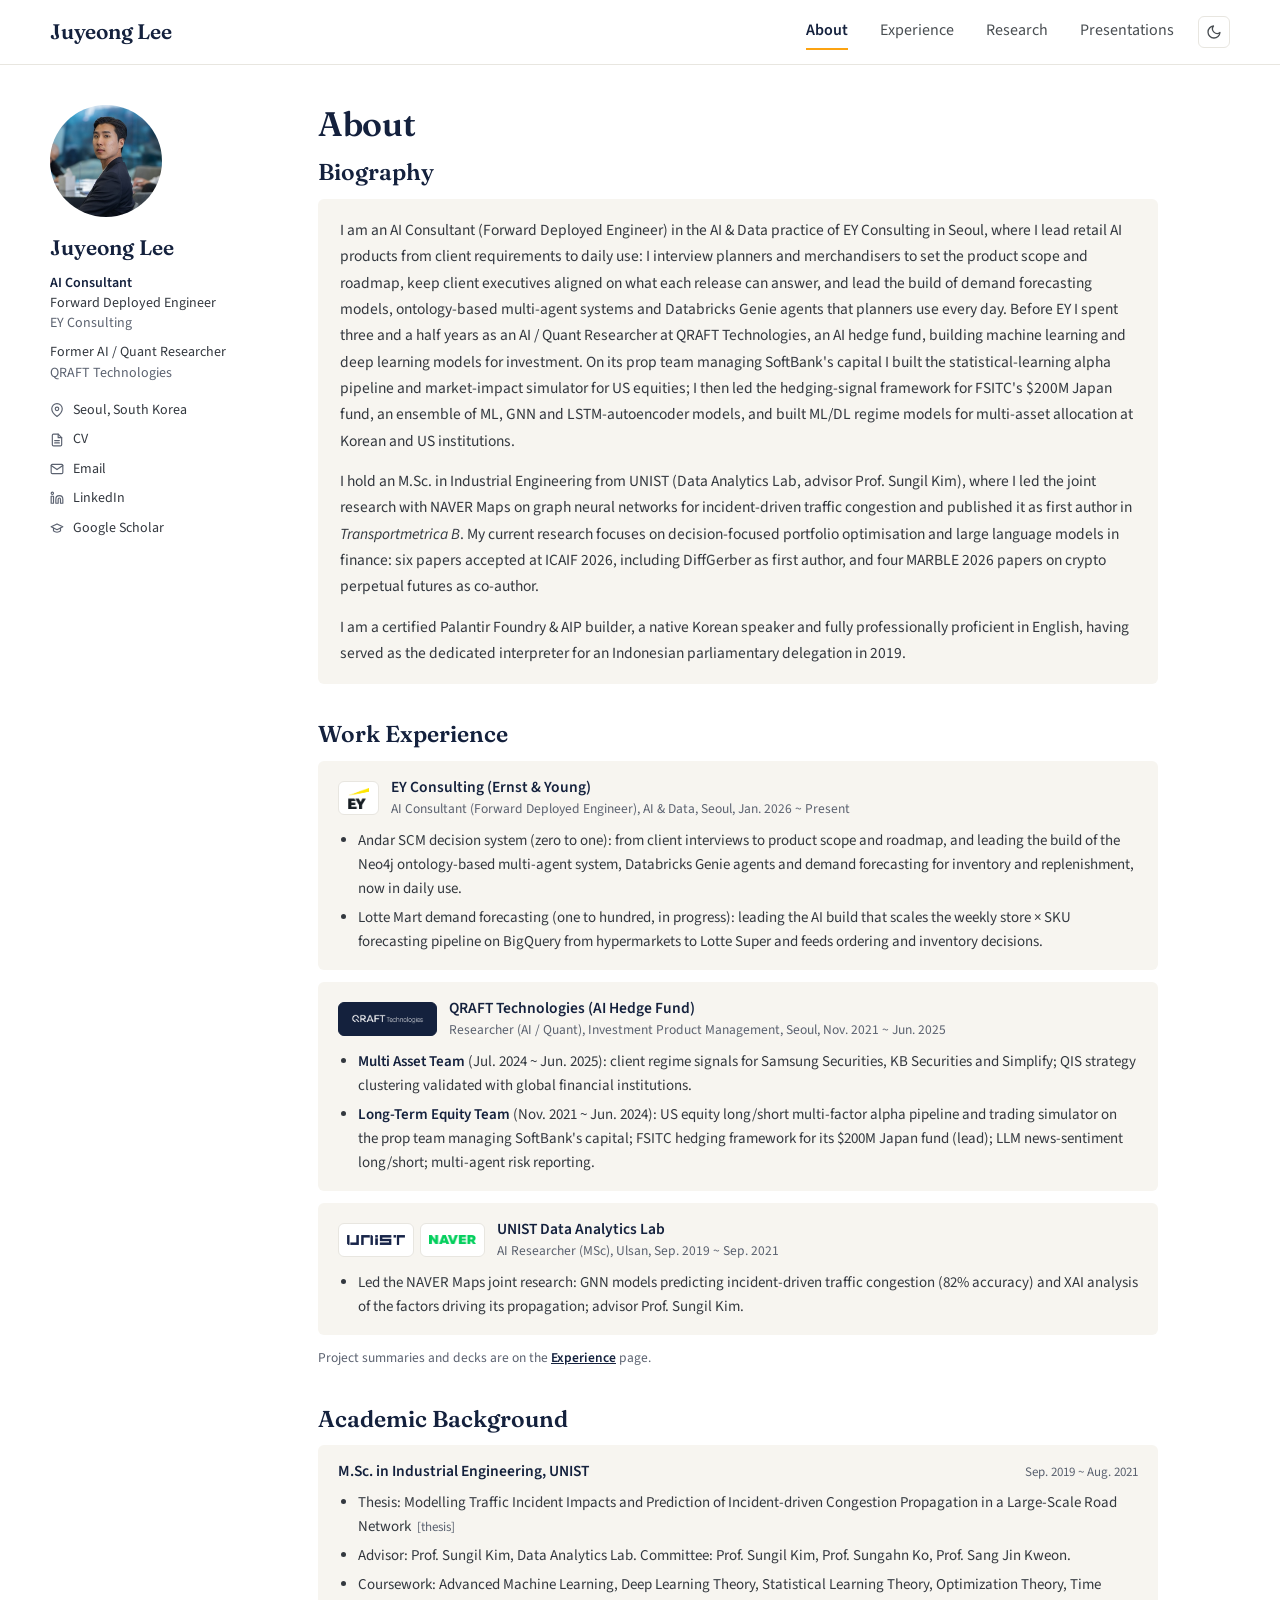
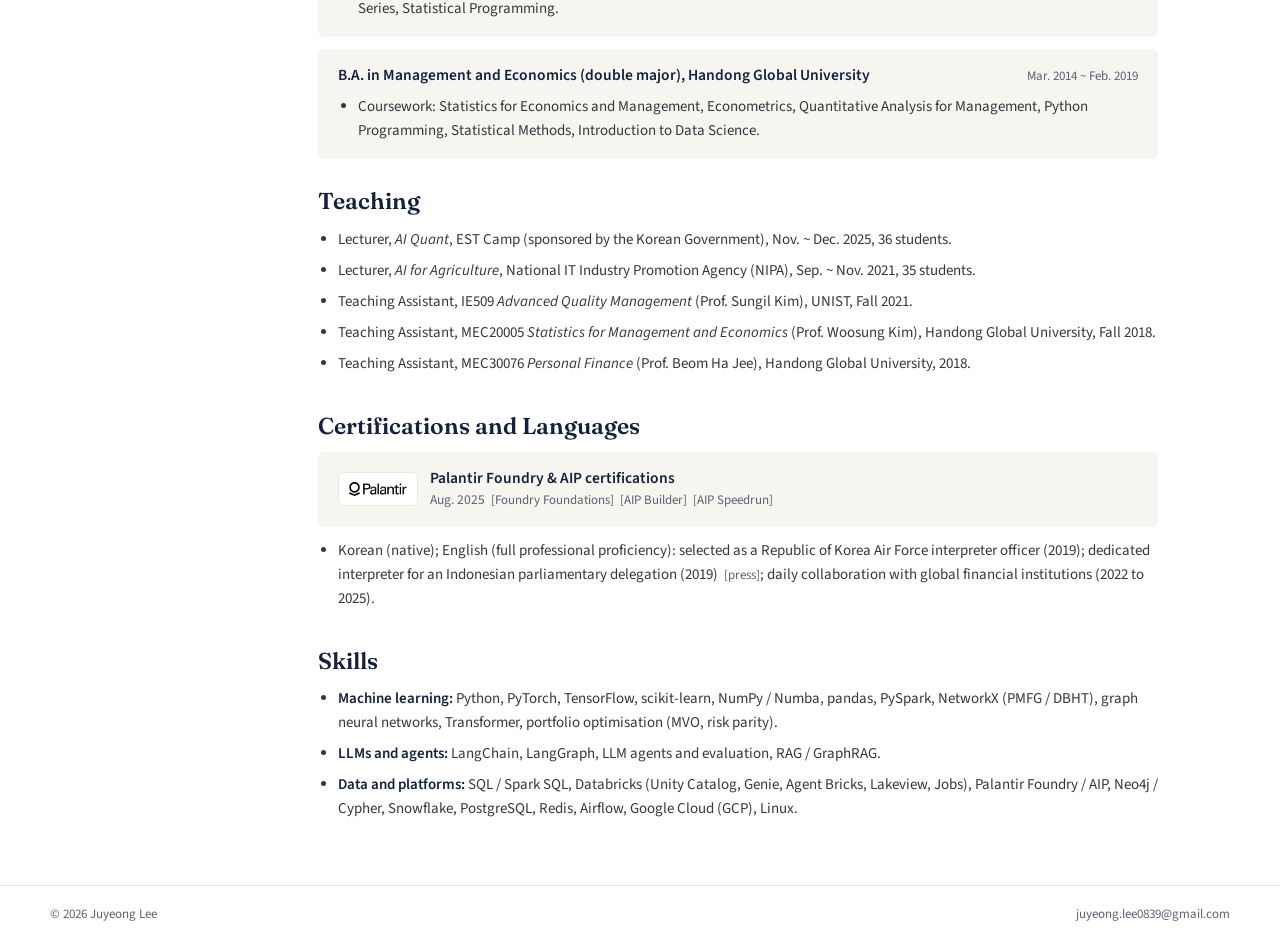
==== index.html @ 51c99c0c "Dark mode: follows the system setting, with a sun/moon toggle in the masthead Co-Authored-By: Claude" ====
<!doctype html>
<html lang="en">
<head>
  <meta charset="utf-8">
  <meta name="viewport" content="width=device-width, initial-scale=1">
  <meta name="color-scheme" content="light dark">
  <meta name="theme-color" media="(prefers-color-scheme: light)" content="#ffffff">
  <meta name="theme-color" media="(prefers-color-scheme: dark)" content="#151618">
  <script>(function(){try{var t=localStorage.getItem("theme");if(t==="dark"||t==="light"){document.documentElement.setAttribute("data-theme",t);}}catch(e){}})();</script>
  <title>About - Juyeong Lee</title>
  <meta name="description" content="Juyeong Lee, AI Consultant (Forward Deployed Engineer) at EY Consulting; former AI / Quant Researcher at QRAFT Technologies; MSc Industrial Engineering, UNIST.">
  <meta property="og:title" content="Juyeong Lee">
  <meta property="og:description" content="AI Consultant at EY, former Quant Researcher at QRAFT Technologies, MSc UNIST">
  <meta property="og:image" content="assets/profile.jpg">
  <link rel="icon" href="data:image/svg+xml,<svg xmlns='http://www.w3.org/2000/svg' viewBox='0 0 32 32'><rect width='32' height='32' rx='6' fill='%2314213d'/><text x='16' y='22' font-family='Arial' font-weight='700' font-size='15' fill='white' text-anchor='middle'>JL</text></svg>">
  <link rel="preconnect" href="https://fonts.googleapis.com">
  <link rel="preconnect" href="https://fonts.gstatic.com" crossorigin>
  <link href="https://fonts.googleapis.com/css2?family=Fraunces:opsz,wght@9..144,400;9..144,600&amp;family=Source+Sans+3:ital,wght@0,400;0,600;1,400&amp;display=swap" rel="stylesheet">
  <link rel="stylesheet" href="styles.css">
</head>
<body>
  <header class="masthead"><div class="masthead-inner">
    <a class="site-title" href="index.html">Juyeong Lee</a>
    <nav><a href="index.html" class="active">About</a><a href="experience.html">Experience</a><a href="research.html">Research</a><a href="presentations.html">Presentations</a></nav>
    <button class="theme-toggle" type="button" aria-label="Switch to dark mode" title="Switch to dark mode"><svg class="moon" viewBox="0 0 24 24" aria-hidden="true"><path d="M21 12.8A9 9 0 1 1 11.2 3a7 7 0 0 0 9.8 9.8z"/></svg><svg class="sun" viewBox="0 0 24 24" aria-hidden="true"><circle cx="12" cy="12" r="4"/><path d="M12 2v2M12 20v2M4.9 4.9l1.4 1.4M17.7 17.7l1.4 1.4M2 12h2M20 12h2M4.9 19.1l1.4-1.4M17.7 6.3l1.4-1.4"/></svg></button>
  </div></header>

  <div class="page">
    <aside class="sidebar"><div class="author">
      <img src="assets/profile.jpg" alt="Portrait of Juyeong Lee" width="112" height="112">
      <div class="name">Juyeong Lee</div>
      <div class="roles"><div class="role"><div class="t">AI Consultant</div><div class="s">Forward Deployed Engineer</div><div class="o">EY Consulting</div></div><div class="role prev"><div class="t">Former AI / Quant Researcher</div><div class="o">QRAFT Technologies</div></div></div>
      <ul><li><svg viewBox="0 0 24 24" aria-hidden="true"><path d="M21 10c0 7-9 13-9 13s-9-6-9-13a9 9 0 0 1 18 0z"></path><circle cx="12" cy="10" r="3"></circle></svg>Seoul, South Korea</li><li><svg viewBox="0 0 24 24" aria-hidden="true"><path d="M14 2H6a2 2 0 0 0-2 2v16a2 2 0 0 0 2 2h12a2 2 0 0 0 2-2V8z"></path><polyline points="14 2 14 8 20 8"></polyline><line x1="16" y1="13" x2="8" y2="13"></line><line x1="16" y1="17" x2="8" y2="17"></line></svg><a href="assets/JuyeongLee_CV.pdf" target="_blank" rel="noopener">CV</a></li><li><svg viewBox="0 0 24 24" aria-hidden="true"><path d="M4 4h16c1.1 0 2 .9 2 2v12c0 1.1-.9 2-2 2H4c-1.1 0-2-.9-2-2V6c0-1.1.9-2 2-2z"></path><polyline points="22,6 12,13 2,6"></polyline></svg><a href="mailto:juyeong.lee0839@gmail.com">Email</a></li><li><svg viewBox="0 0 24 24" aria-hidden="true"><path d="M16 8a6 6 0 0 1 6 6v7h-4v-7a2 2 0 0 0-2-2 2 2 0 0 0-2 2v7h-4v-7a6 6 0 0 1 6-6z"></path><rect x="2" y="9" width="4" height="12"></rect><circle cx="4" cy="4" r="2"></circle></svg><a href="https://www.linkedin.com/in/juyeong-lee-16bb20241/" target="_blank" rel="noopener">LinkedIn</a></li><li><svg viewBox="0 0 24 24" aria-hidden="true"><path d="M22 10 12 5 2 10l10 5 10-5z"></path><path d="M6 12v5c3 3 9 3 12 0v-5"></path></svg><a href="https://scholar.google.com/citations?user=ch1G8zUAAAAJ" target="_blank" rel="noopener">Google Scholar</a></li></ul>
    </div></aside>

    <main>
<h1>About</h1>
<h2 style="margin-top: 14px">Biography</h2>
<div style="background: var(--box); border-radius: 6px; padding: 18px 22px"><p style="margin: 0 0 14px; font-size: 15.5px; line-height: 1.7; color: var(--text)">I am an AI Consultant (Forward Deployed Engineer) in the AI &amp; Data practice of EY Consulting in Seoul, where I lead retail AI products from client requirements to daily use: I interview planners and merchandisers to set the product scope and roadmap, keep client executives aligned on what each release can answer, and lead the build of demand forecasting models, ontology-based multi-agent systems and Databricks Genie agents that planners use every day. Before EY I spent three and a half years as an AI / Quant Researcher at QRAFT Technologies, an AI hedge fund, building machine learning and deep learning models for investment. On its prop team managing SoftBank's capital I built the statistical-learning alpha pipeline and market-impact simulator for US equities; I then led the hedging-signal framework for FSITC's $200M Japan fund, an ensemble of ML, GNN and LSTM-autoencoder models, and built ML/DL regime models for multi-asset allocation at Korean and US institutions.</p><p style="margin: 0 0 14px; font-size: 15.5px; line-height: 1.7; color: var(--text)">I hold an M.Sc. in Industrial Engineering from UNIST (Data Analytics Lab, advisor Prof. Sungil Kim), where I led the joint research with NAVER Maps on graph neural networks for incident-driven traffic congestion and published it as first author in <em>Transportmetrica B</em>. My current research focuses on decision-focused portfolio optimisation and large language models in finance: six papers accepted at ICAIF 2026, including DiffGerber as first author, and four MARBLE 2026 papers on crypto perpetual futures as co-author.</p><p style="margin: 0 0 0px; font-size: 15.5px; line-height: 1.7; color: var(--text)">I am a certified Palantir Foundry &amp; AIP builder, a native Korean speaker and fully professionally proficient in English, having served as the dedicated interpreter for an Indonesian parliamentary delegation in 2019.</p></div>
<h2>Work Experience</h2>
<div class="box"><div class="work-head"><div class="tiles"><div class="tile" style="height: 34px; padding: 0 9px"><img src="assets/logos/ey.png" alt="EY" style="height: 21px"></div></div><div class="who"><div class="box-title">EY Consulting (Ernst &amp; Young)</div><div class="role">AI Consultant (Forward Deployed Engineer), AI &amp; Data, Seoul, Jan. 2026 ~ Present</div></div></div><ul class="list"><li>Andar SCM decision system (zero to one): from client interviews to product scope and roadmap, and leading the build of the Neo4j ontology-based multi-agent system, Databricks Genie agents and demand forecasting for inventory and replenishment, now in daily use.</li><li>Lotte Mart demand forecasting (one to hundred, in progress): leading the AI build that scales the weekly store &times; SKU forecasting pipeline on BigQuery from hypermarkets to Lotte Super and feeds ordering and inventory decisions.</li></ul></div><div class="box"><div class="work-head"><div class="tiles"><div class="tile dark" style="height: 34px; padding: 0 12px"><img src="assets/logos/qraft-white.png" alt="QRAFT Technologies" style="height: 10px"></div></div><div class="who"><div class="box-title">QRAFT Technologies (AI Hedge Fund)</div><div class="role">Researcher (AI / Quant), Investment Product Management, Seoul, Nov. 2021 ~ Jun. 2025</div></div></div><ul class="list"><li><span class="k">Multi Asset Team</span> (Jul. 2024 ~ Jun. 2025): client regime signals for Samsung Securities, KB Securities and Simplify; QIS strategy clustering validated with global financial institutions.</li><li><span class="k">Long-Term Equity Team</span> (Nov. 2021 ~ Jun. 2024): US equity long/short multi-factor alpha pipeline and trading simulator on the prop team managing SoftBank's capital; FSITC hedging framework for its $200M Japan fund (lead); LLM news-sentiment long/short; multi-agent risk reporting.</li></ul></div><div class="box"><div class="work-head"><div class="tiles"><div class="tile" style="height: 34px; padding: 0 8px"><img src="assets/logos/unist.png" alt="UNIST" style="height: 10px"></div><div class="tile" style="height: 34px; padding: 0 8px"><img src="assets/logos/naver.png" alt="NAVER" style="height: 9px"></div></div><div class="who"><div class="box-title">UNIST Data Analytics Lab</div><div class="role">AI Researcher (MSc), Ulsan, Sep. 2019 ~ Sep. 2021</div></div></div><ul class="list"><li>Led the NAVER Maps joint research: GNN models predicting incident-driven traffic congestion (82% accuracy) and XAI analysis of the factors driving its propagation; advisor Prof. Sungil Kim.</li></ul></div>
<div style="font-size: 13.5px; color: var(--muted); margin: 2px 0 0">Project summaries and decks are on the <a href="experience.html" class="inline">Experience</a> page.</div>
<h2>Academic Background</h2>
<div class="box"><div class="box-head"><div class="box-title">M.Sc. in Industrial Engineering, UNIST</div><div class="box-when">Sep. 2019 ~ Aug. 2021</div></div><ul class="list"><li>Thesis: Modelling Traffic Incident Impacts and Prediction of Incident-driven Congestion Propagation in a Large-Scale Road Network<a class="ref" href="docs/ms-thesis.pdf" target="_blank" rel="noopener">[thesis]</a></li><li>Advisor: Prof. Sungil Kim, Data Analytics Lab. Committee: Prof. Sungil Kim, Prof. Sungahn Ko, Prof. Sang Jin Kweon.</li><li>Coursework: Advanced Machine Learning, Deep Learning Theory, Statistical Learning Theory, Optimization Theory, Time Series, Statistical Programming.</li></ul></div><div class="box"><div class="box-head"><div class="box-title">B.A. in Management and Economics (double major), Handong Global University</div><div class="box-when">Mar. 2014 ~ Feb. 2019</div></div><ul class="list"><li>Coursework: Statistics for Economics and Management, Econometrics, Quantitative Analysis for Management, Python Programming, Statistical Methods, Introduction to Data Science.</li></ul></div>
<h2 style="margin-top: 28px">Teaching</h2>
<ul class="list plain"><li>Lecturer, <em>AI Quant</em>, EST Camp (sponsored by the Korean Government), Nov. ~ Dec. 2025, 36 students.</li><li>Lecturer, <em>AI for Agriculture</em>, National IT Industry Promotion Agency (NIPA), Sep. ~ Nov. 2021, 35 students.</li><li>Teaching Assistant, IE509 <em>Advanced Quality Management</em> (Prof. Sungil Kim), UNIST, Fall 2021.</li><li>Teaching Assistant, MEC20005 <em>Statistics for Management and Economics</em> (Prof. Woosung Kim), Handong Global University, Fall 2018.</li><li>Teaching Assistant, MEC30076 <em>Personal Finance</em> (Prof. Beom Ha Jee), Handong Global University, 2018.</li></ul>
<h2>Certifications and Languages</h2>
<div class="box"><div class="work-head"><div class="tiles"><div class="tile" style="height: 34px; padding: 0 10px"><img src="assets/logos/palantir.png" alt="Palantir" style="height: 14px"></div></div><div class="who"><div class="box-title">Palantir Foundry &amp; AIP certifications</div><div class="role">Aug. 2025<a class="ref" href="docs/certs/palantir-foundry-foundations.pdf" target="_blank" rel="noopener">[Foundry Foundations]</a><a class="ref" href="docs/certs/palantir-aip-builder.pdf" target="_blank" rel="noopener">[AIP Builder]</a><a class="ref" href="docs/certs/palantir-aip-speedrun.pdf" target="_blank" rel="noopener">[AIP Speedrun]</a></div></div></div></div><ul class="list plain"><li>Korean (native); English (full professional proficiency): selected as a Republic of Korea Air Force interpreter officer (2019); dedicated interpreter for an Indonesian parliamentary delegation (2019)<a class="ref" href="https://www.incheonilbo.com/news/articleView.html?idxno=1004425" target="_blank" rel="noopener">[press]</a>; daily collaboration with global financial institutions (2022 to 2025).</li></ul>
<h2>Skills</h2>
<ul class="list plain"><li><span class="k">Machine learning:</span> Python, PyTorch, TensorFlow, scikit-learn, NumPy / Numba, pandas, PySpark, NetworkX (PMFG / DBHT), graph neural networks, Transformer, portfolio optimisation (MVO, risk parity).</li><li><span class="k">LLMs and agents:</span> LangChain, LangGraph, LLM agents and evaluation, RAG / GraphRAG.</li><li><span class="k">Data and platforms:</span> SQL / Spark SQL, Databricks (Unity Catalog, Genie, Agent Bricks, Lakeview, Jobs), Palantir Foundry / AIP, Neo4j / Cypher, Snowflake, PostgreSQL, Redis, Airflow, Google Cloud (GCP), Linux.</li></ul>
    </main>
  </div>

  <footer><div class="inner"><span>© 2026 Juyeong Lee</span><span><a href="mailto:juyeong.lee0839@gmail.com">juyeong.lee0839@gmail.com</a></span></div></footer>
  <script>
  (function () {
    var root = document.documentElement, btn = document.querySelector(".theme-toggle");
    if (!btn) return;
    var mq = window.matchMedia("(prefers-color-scheme: dark)");
    function current() { return root.getAttribute("data-theme") || (mq.matches ? "dark" : "light"); }
    function label() { var t = current() === "dark" ? "Switch to light mode" : "Switch to dark mode"; btn.setAttribute("aria-label", t); btn.title = t; }
    btn.addEventListener("click", function () {
      var next = current() === "dark" ? "light" : "dark";
      root.setAttribute("data-theme", next);
      try { localStorage.setItem("theme", next); } catch (e) {}
      label();
    });
    if (mq.addEventListener) mq.addEventListener("change", label);
    label();
  })();
  </script>
</body>
</html>
---- styles.css ----
/* Sidebar layout: photo and title on the left, plain sections on the right */
:root {
  --ink: #14213d;
  --text: #33383f;
  --muted: #5b6270;
  --light: #8a8f98;
  --line: #e8e6e0;
  --box: #f7f5f0;
  --bg: #ffffff;
  --accent: #fca311;
  --nav: #494e52;
  --tile: #ffffff;
  --chip: #14213d;
  --chip-line: #14213d;
  color-scheme: light;
  --display: Fraunces, Georgia, serif;
  --body: "Source Sans 3", system-ui, -apple-system, "Segoe UI", Roboto, sans-serif;
}
/* dark theme: follows the system preference unless the toggle has set data-theme */
@media (prefers-color-scheme: dark) {
  :root:not([data-theme="light"]) {
  --ink: #eeeeec;
  --text: #cfd1d5;
  --muted: #9da1a8;
  --light: #7c8088;
  --line: #2f3035;
  --box: #1e1f23;
  --bg: #151618;
  --nav: #b4b8be;
  --tile: #ececea;
  --chip: #14213d;
  --chip-line: #34446e;
  color-scheme: dark;
  }
}
:root[data-theme="dark"] {
  --ink: #eeeeec;
  --text: #cfd1d5;
  --muted: #9da1a8;
  --light: #7c8088;
  --line: #2f3035;
  --box: #1e1f23;
  --bg: #151618;
  --nav: #b4b8be;
  --tile: #ececea;
  --chip: #14213d;
  --chip-line: #34446e;
  color-scheme: dark;
}
* { box-sizing: border-box; }
html { scroll-behavior: smooth; background: var(--bg); }
body { margin: 0; background: var(--bg); color: var(--text); font: 400 15px/1.6 var(--body); -webkit-font-smoothing: antialiased; }
a { color: var(--ink); }
h1, h2, h3, p, ul { margin: 0; }

/* masthead */
.masthead { border-bottom: 1px solid var(--line); }
.masthead-inner { max-width: 1220px; margin: 0 auto; padding: 0 20px; height: 64px; display: flex; align-items: center; gap: 16px; }
.site-title { font-family: var(--display); font-weight: 600; font-size: 21px; letter-spacing: -0.01em; color: var(--ink); text-decoration: none; margin-right: auto; }
.masthead nav { display: flex; gap: 32px; flex-wrap: wrap; }
.masthead nav a { font-size: 16px; color: var(--nav); text-decoration: none; padding: 4px 0; border-bottom: 2px solid transparent; }
.masthead nav a:hover { color: var(--ink); }
.masthead nav a.active { color: var(--ink); font-weight: 600; border-bottom-color: var(--accent); }
.theme-toggle { display: inline-flex; align-items: center; justify-content: center; width: 32px; height: 32px; margin-left: 8px; padding: 0; border-radius: 6px; border: 1px solid var(--line); background: transparent; color: var(--nav); cursor: pointer; flex-shrink: 0; }
.theme-toggle:hover { color: var(--ink); border-color: var(--muted); }
.theme-toggle svg { width: 16px; height: 16px; stroke: currentColor; fill: none; stroke-width: 2; stroke-linecap: round; stroke-linejoin: round; }
.theme-toggle .sun { display: none; }
@media (prefers-color-scheme: dark) {
  :root:not([data-theme="light"]) .theme-toggle .sun { display: block; }
  :root:not([data-theme="light"]) .theme-toggle .moon { display: none; }
}
:root[data-theme="dark"] .theme-toggle .sun { display: block; }
:root[data-theme="dark"] .theme-toggle .moon { display: none; }

/* page grid */
.page { max-width: 1220px; margin: 0 auto; padding: 40px 20px 64px; display: grid; grid-template-columns: 220px minmax(0, 840px); gap: 48px; align-items: start; }
.sidebar { position: sticky; top: 32px; }
.author img { width: 112px; height: 112px; border-radius: 50%; object-fit: cover; object-position: 50% 18%; display: block; }
.author .name { font-family: var(--display); font-weight: 600; font-size: 21px; color: var(--ink); margin: 14px 0 8px; }
.author .name + .roles { margin-top: 2px; }
.author .roles { display: flex; flex-direction: column; gap: 9px; }
.author .role { font-size: 14px; line-height: 1.45; }
.author .role .t { font-weight: 600; color: var(--ink); }
.author .role.prev .t { font-weight: 400; color: var(--text); }
.author .role .s { color: var(--text); }
.author .role .o { color: var(--muted); }
.author ul { list-style: none; padding: 0; margin: 16px 0 0; }
.author li { display: flex; align-items: center; gap: 9px; font-size: 14px; margin: 7px 0; color: var(--text); }
.author li svg { width: 14px; height: 14px; stroke: var(--muted); fill: none; stroke-width: 2; stroke-linecap: round; stroke-linejoin: round; flex-shrink: 0; }
.author li a { color: var(--text); text-decoration: none; }
.author li a:hover { text-decoration: underline; }

/* content */
main { min-width: 0; }
main h1 { font-family: var(--display); font-weight: 600; font-size: 34px; line-height: 1.15; letter-spacing: -0.01em; color: var(--ink); margin: 0 0 6px; }
main h2 { font-family: var(--display); font-weight: 600; font-size: 23px; line-height: 1.25; color: var(--ink); margin: 36px 0 12px; }
.note { font-size: 13.5px; line-height: 1.5; color: var(--muted); margin: 0 0 14px; }
a.inline { color: var(--ink); font-weight: 600; }
.box { background: var(--box); border-radius: 6px; padding: 16px 20px; margin-bottom: 12px; }
.box-head { display: flex; align-items: baseline; justify-content: space-between; gap: 16px; }
.box-title { font-size: 15.5px; font-weight: 600; line-height: 1.4; color: var(--ink); }
.box-when { font-size: 13px; color: var(--muted); white-space: nowrap; }
.list { margin: 8px 0 0; padding-left: 20px; font-size: 15px; line-height: 1.6; }
.list li + li { margin-top: 5px; }
.list.plain { margin-top: 0; }
.list.plain li + li { margin-top: 7px; }
.work-head + .list { margin-top: 10px; }
.ref { font-size: 13px; font-weight: 400; color: var(--muted); text-decoration: none; margin-left: 6px; white-space: nowrap; }
.ref:hover { color: var(--ink); text-decoration: underline; }
.k { font-weight: 600; color: var(--ink); }
.n { font-weight: 600; }
.tools { color: var(--muted); }

/* company logos */
.tiles { display: flex; gap: 6px; flex-shrink: 0; }
.tile { display: flex; align-items: center; flex-shrink: 0; border-radius: 6px; background: var(--tile); border: 1px solid var(--line); }
.tile.dark { background: var(--chip); border-color: var(--chip-line); }
.tile img { display: block; width: auto; }
.employer { display: flex; align-items: center; gap: 14px; margin: 40px 0 14px; }
.employer .tiles { gap: 8px; }
.employer .who { display: flex; flex-direction: column; gap: 2px; min-width: 0; }
.employer h2 { margin: 0; font-size: 21px; white-space: nowrap; }
.employer .meta { font-size: 14px; line-height: 1.4; color: var(--muted); }
.team { display: flex; align-items: baseline; gap: 10px; margin: 22px 0 10px; }
.team .t { font-size: 16px; font-weight: 600; color: var(--ink); }
.team .w { font-size: 13px; color: var(--muted); }
.work-head { display: flex; align-items: center; gap: 12px; }
.work-head .who { min-width: 0; }
.work-head .role { font-size: 13.5px; line-height: 1.5; color: var(--muted); }

/* publications and decks */
.pub { font-size: 15px; line-height: 1.6; margin-bottom: 16px; }
.pub .id { color: var(--light); margin-right: 4px; }
.pub .extra { color: var(--muted); font-size: 14px; line-height: 1.55; margin-top: 3px; }
.thumb-row { display: grid; grid-template-columns: 150px 1fr; column-gap: 18px; align-items: start; margin-bottom: 20px; font-size: 15px; line-height: 1.6; }
.thumb-row img { width: 150px; height: auto; display: block; border: 1px solid var(--line); border-radius: 3px; background: var(--box); }
.thumb-row a:hover img { border-color: var(--muted); }

footer { border-top: 1px solid var(--line); }
footer .inner { max-width: 1220px; margin: 0 auto; padding: 18px 20px; font-size: 13px; color: var(--muted); display: flex; justify-content: space-between; gap: 16px; flex-wrap: wrap; }
footer a { color: var(--muted); text-decoration: none; }

/* responsive */
@media (max-width: 1180px) {
  .employer h2 { white-space: normal; }
}
@media (max-width: 860px) {
  .page { grid-template-columns: minmax(0, 1fr); gap: 28px; padding-top: 24px; }
  .sidebar { position: static; }
  .author { display: grid; grid-template-columns: 84px 1fr; column-gap: 16px; align-items: start; }
  .author img { width: 84px; height: 84px; grid-row: 1 / span 2; }
  .author .name { margin: 0 0 6px; font-size: 20px; }
  .author ul { grid-column: 1 / -1; display: flex; flex-wrap: wrap; margin-top: 12px; }
  .author li { margin: 3px 14px 3px 0; gap: 7px; }
  .masthead-inner { height: auto; padding: 14px 20px 10px; flex-wrap: wrap; row-gap: 8px; }
  .theme-toggle { order: 2; margin-left: 0; }
  .masthead nav { order: 3; flex-basis: 100%; gap: 18px; }
  .masthead nav a { font-size: 15px; }
  .box-head { flex-direction: column; gap: 2px; }
  .box-when { white-space: normal; }
  .employer, .work-head { flex-direction: column; align-items: flex-start; gap: 8px; }
}
@media (max-width: 480px) {
  .thumb-row { grid-template-columns: 96px 1fr; column-gap: 12px; }
  .thumb-row img { width: 96px; }
}
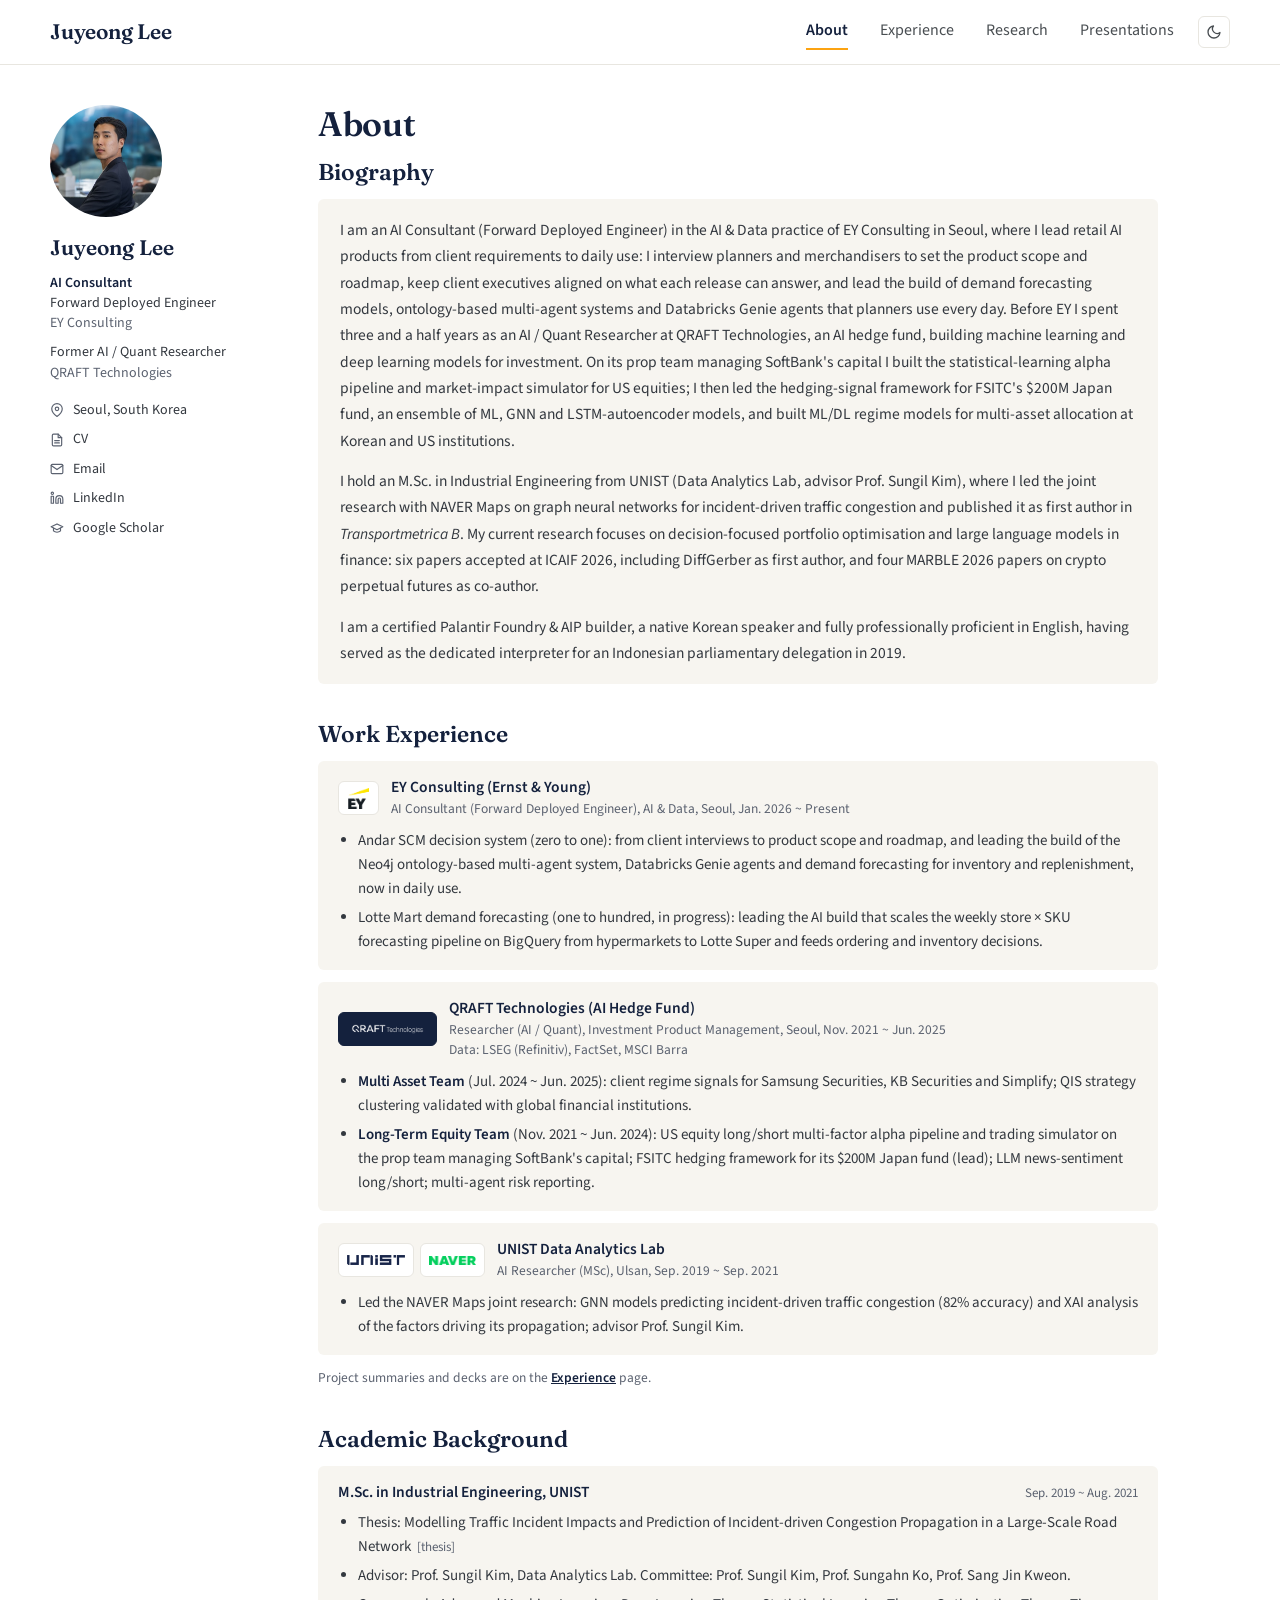
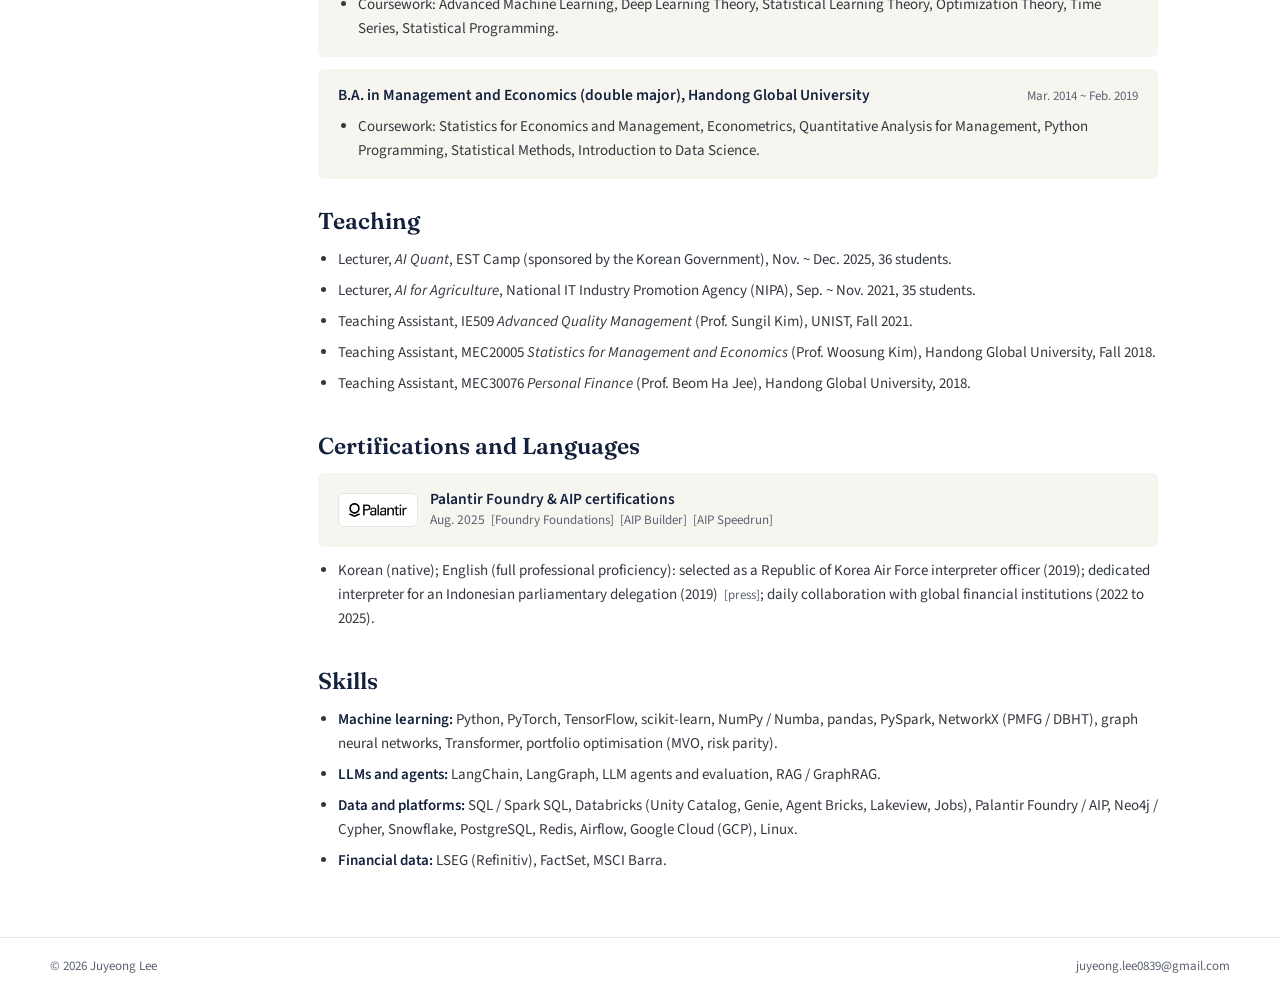
==== commit a71d35a3: "QRAFT: data vendors listed (LSEG Refinitiv, FactSet, MSCI Barra); CV PDF updated Co-Authored-By: Cla" ====
--- a/index.html
+++ b/index.html
@@ -3,9 +3,8 @@
 <head>
   <meta charset="utf-8">
   <meta name="viewport" content="width=device-width, initial-scale=1">
-  <meta name="color-scheme" content="light dark">
-  <meta name="theme-color" media="(prefers-color-scheme: light)" content="#ffffff">
-  <meta name="theme-color" media="(prefers-color-scheme: dark)" content="#151618">
+  <meta name="color-scheme" content="light">
+  <meta name="theme-color" content="#ffffff">
   <script>(function(){try{var t=localStorage.getItem("theme");if(t==="dark"||t==="light"){document.documentElement.setAttribute("data-theme",t);}}catch(e){}})();</script>
   <title>About - Juyeong Lee</title>
   <meta name="description" content="Juyeong Lee, AI Consultant (Forward Deployed Engineer) at EY Consulting; former AI / Quant Researcher at QRAFT Technologies; MSc Industrial Engineering, UNIST.">
@@ -38,7 +37,7 @@
 <h2 style="margin-top: 14px">Biography</h2>
 <div style="background: var(--box); border-radius: 6px; padding: 18px 22px"><p style="margin: 0 0 14px; font-size: 15.5px; line-height: 1.7; color: var(--text)">I am an AI Consultant (Forward Deployed Engineer) in the AI &amp; Data practice of EY Consulting in Seoul, where I lead retail AI products from client requirements to daily use: I interview planners and merchandisers to set the product scope and roadmap, keep client executives aligned on what each release can answer, and lead the build of demand forecasting models, ontology-based multi-agent systems and Databricks Genie agents that planners use every day. Before EY I spent three and a half years as an AI / Quant Researcher at QRAFT Technologies, an AI hedge fund, building machine learning and deep learning models for investment. On its prop team managing SoftBank's capital I built the statistical-learning alpha pipeline and market-impact simulator for US equities; I then led the hedging-signal framework for FSITC's $200M Japan fund, an ensemble of ML, GNN and LSTM-autoencoder models, and built ML/DL regime models for multi-asset allocation at Korean and US institutions.</p><p style="margin: 0 0 14px; font-size: 15.5px; line-height: 1.7; color: var(--text)">I hold an M.Sc. in Industrial Engineering from UNIST (Data Analytics Lab, advisor Prof. Sungil Kim), where I led the joint research with NAVER Maps on graph neural networks for incident-driven traffic congestion and published it as first author in <em>Transportmetrica B</em>. My current research focuses on decision-focused portfolio optimisation and large language models in finance: six papers accepted at ICAIF 2026, including DiffGerber as first author, and four MARBLE 2026 papers on crypto perpetual futures as co-author.</p><p style="margin: 0 0 0px; font-size: 15.5px; line-height: 1.7; color: var(--text)">I am a certified Palantir Foundry &amp; AIP builder, a native Korean speaker and fully professionally proficient in English, having served as the dedicated interpreter for an Indonesian parliamentary delegation in 2019.</p></div>
 <h2>Work Experience</h2>
-<div class="box"><div class="work-head"><div class="tiles"><div class="tile" style="height: 34px; padding: 0 9px"><img src="assets/logos/ey.png" alt="EY" style="height: 21px"></div></div><div class="who"><div class="box-title">EY Consulting (Ernst &amp; Young)</div><div class="role">AI Consultant (Forward Deployed Engineer), AI &amp; Data, Seoul, Jan. 2026 ~ Present</div></div></div><ul class="list"><li>Andar SCM decision system (zero to one): from client interviews to product scope and roadmap, and leading the build of the Neo4j ontology-based multi-agent system, Databricks Genie agents and demand forecasting for inventory and replenishment, now in daily use.</li><li>Lotte Mart demand forecasting (one to hundred, in progress): leading the AI build that scales the weekly store &times; SKU forecasting pipeline on BigQuery from hypermarkets to Lotte Super and feeds ordering and inventory decisions.</li></ul></div><div class="box"><div class="work-head"><div class="tiles"><div class="tile dark" style="height: 34px; padding: 0 12px"><img src="assets/logos/qraft-white.png" alt="QRAFT Technologies" style="height: 10px"></div></div><div class="who"><div class="box-title">QRAFT Technologies (AI Hedge Fund)</div><div class="role">Researcher (AI / Quant), Investment Product Management, Seoul, Nov. 2021 ~ Jun. 2025</div></div></div><ul class="list"><li><span class="k">Multi Asset Team</span> (Jul. 2024 ~ Jun. 2025): client regime signals for Samsung Securities, KB Securities and Simplify; QIS strategy clustering validated with global financial institutions.</li><li><span class="k">Long-Term Equity Team</span> (Nov. 2021 ~ Jun. 2024): US equity long/short multi-factor alpha pipeline and trading simulator on the prop team managing SoftBank's capital; FSITC hedging framework for its $200M Japan fund (lead); LLM news-sentiment long/short; multi-agent risk reporting.</li></ul></div><div class="box"><div class="work-head"><div class="tiles"><div class="tile" style="height: 34px; padding: 0 8px"><img src="assets/logos/unist.png" alt="UNIST" style="height: 10px"></div><div class="tile" style="height: 34px; padding: 0 8px"><img src="assets/logos/naver.png" alt="NAVER" style="height: 9px"></div></div><div class="who"><div class="box-title">UNIST Data Analytics Lab</div><div class="role">AI Researcher (MSc), Ulsan, Sep. 2019 ~ Sep. 2021</div></div></div><ul class="list"><li>Led the NAVER Maps joint research: GNN models predicting incident-driven traffic congestion (82% accuracy) and XAI analysis of the factors driving its propagation; advisor Prof. Sungil Kim.</li></ul></div>
+<div class="box"><div class="work-head"><div class="tiles"><div class="tile" style="height: 34px; padding: 0 9px"><img src="assets/logos/ey.png" alt="EY" style="height: 21px"></div></div><div class="who"><div class="box-title">EY Consulting (Ernst &amp; Young)</div><div class="role">AI Consultant (Forward Deployed Engineer), AI &amp; Data, Seoul, Jan. 2026 ~ Present</div></div></div><ul class="list"><li>Andar SCM decision system (zero to one): from client interviews to product scope and roadmap, and leading the build of the Neo4j ontology-based multi-agent system, Databricks Genie agents and demand forecasting for inventory and replenishment, now in daily use.</li><li>Lotte Mart demand forecasting (one to hundred, in progress): leading the AI build that scales the weekly store &times; SKU forecasting pipeline on BigQuery from hypermarkets to Lotte Super and feeds ordering and inventory decisions.</li></ul></div><div class="box"><div class="work-head"><div class="tiles"><div class="tile dark" style="height: 34px; padding: 0 12px"><img src="assets/logos/qraft-white.png" alt="QRAFT Technologies" style="height: 10px"></div></div><div class="who"><div class="box-title">QRAFT Technologies (AI Hedge Fund)</div><div class="role">Researcher (AI / Quant), Investment Product Management, Seoul, Nov. 2021 ~ Jun. 2025<br>Data: LSEG (Refinitiv), FactSet, MSCI Barra</div></div></div><ul class="list"><li><span class="k">Multi Asset Team</span> (Jul. 2024 ~ Jun. 2025): client regime signals for Samsung Securities, KB Securities and Simplify; QIS strategy clustering validated with global financial institutions.</li><li><span class="k">Long-Term Equity Team</span> (Nov. 2021 ~ Jun. 2024): US equity long/short multi-factor alpha pipeline and trading simulator on the prop team managing SoftBank's capital; FSITC hedging framework for its $200M Japan fund (lead); LLM news-sentiment long/short; multi-agent risk reporting.</li></ul></div><div class="box"><div class="work-head"><div class="tiles"><div class="tile" style="height: 34px; padding: 0 8px"><img src="assets/logos/unist.png" alt="UNIST" style="height: 10px"></div><div class="tile" style="height: 34px; padding: 0 8px"><img src="assets/logos/naver.png" alt="NAVER" style="height: 9px"></div></div><div class="who"><div class="box-title">UNIST Data Analytics Lab</div><div class="role">AI Researcher (MSc), Ulsan, Sep. 2019 ~ Sep. 2021</div></div></div><ul class="list"><li>Led the NAVER Maps joint research: GNN models predicting incident-driven traffic congestion (82% accuracy) and XAI analysis of the factors driving its propagation; advisor Prof. Sungil Kim.</li></ul></div>
 <div style="font-size: 13.5px; color: var(--muted); margin: 2px 0 0">Project summaries and decks are on the <a href="experience.html" class="inline">Experience</a> page.</div>
 <h2>Academic Background</h2>
 <div class="box"><div class="box-head"><div class="box-title">M.Sc. in Industrial Engineering, UNIST</div><div class="box-when">Sep. 2019 ~ Aug. 2021</div></div><ul class="list"><li>Thesis: Modelling Traffic Incident Impacts and Prediction of Incident-driven Congestion Propagation in a Large-Scale Road Network<a class="ref" href="docs/ms-thesis.pdf" target="_blank" rel="noopener">[thesis]</a></li><li>Advisor: Prof. Sungil Kim, Data Analytics Lab. Committee: Prof. Sungil Kim, Prof. Sungahn Ko, Prof. Sang Jin Kweon.</li><li>Coursework: Advanced Machine Learning, Deep Learning Theory, Statistical Learning Theory, Optimization Theory, Time Series, Statistical Programming.</li></ul></div><div class="box"><div class="box-head"><div class="box-title">B.A. in Management and Economics (double major), Handong Global University</div><div class="box-when">Mar. 2014 ~ Feb. 2019</div></div><ul class="list"><li>Coursework: Statistics for Economics and Management, Econometrics, Quantitative Analysis for Management, Python Programming, Statistical Methods, Introduction to Data Science.</li></ul></div>
@@ -47,7 +46,7 @@
 <h2>Certifications and Languages</h2>
 <div class="box"><div class="work-head"><div class="tiles"><div class="tile" style="height: 34px; padding: 0 10px"><img src="assets/logos/palantir.png" alt="Palantir" style="height: 14px"></div></div><div class="who"><div class="box-title">Palantir Foundry &amp; AIP certifications</div><div class="role">Aug. 2025<a class="ref" href="docs/certs/palantir-foundry-foundations.pdf" target="_blank" rel="noopener">[Foundry Foundations]</a><a class="ref" href="docs/certs/palantir-aip-builder.pdf" target="_blank" rel="noopener">[AIP Builder]</a><a class="ref" href="docs/certs/palantir-aip-speedrun.pdf" target="_blank" rel="noopener">[AIP Speedrun]</a></div></div></div></div><ul class="list plain"><li>Korean (native); English (full professional proficiency): selected as a Republic of Korea Air Force interpreter officer (2019); dedicated interpreter for an Indonesian parliamentary delegation (2019)<a class="ref" href="https://www.incheonilbo.com/news/articleView.html?idxno=1004425" target="_blank" rel="noopener">[press]</a>; daily collaboration with global financial institutions (2022 to 2025).</li></ul>
 <h2>Skills</h2>
-<ul class="list plain"><li><span class="k">Machine learning:</span> Python, PyTorch, TensorFlow, scikit-learn, NumPy / Numba, pandas, PySpark, NetworkX (PMFG / DBHT), graph neural networks, Transformer, portfolio optimisation (MVO, risk parity).</li><li><span class="k">LLMs and agents:</span> LangChain, LangGraph, LLM agents and evaluation, RAG / GraphRAG.</li><li><span class="k">Data and platforms:</span> SQL / Spark SQL, Databricks (Unity Catalog, Genie, Agent Bricks, Lakeview, Jobs), Palantir Foundry / AIP, Neo4j / Cypher, Snowflake, PostgreSQL, Redis, Airflow, Google Cloud (GCP), Linux.</li></ul>
+<ul class="list plain"><li><span class="k">Machine learning:</span> Python, PyTorch, TensorFlow, scikit-learn, NumPy / Numba, pandas, PySpark, NetworkX (PMFG / DBHT), graph neural networks, Transformer, portfolio optimisation (MVO, risk parity).</li><li><span class="k">LLMs and agents:</span> LangChain, LangGraph, LLM agents and evaluation, RAG / GraphRAG.</li><li><span class="k">Data and platforms:</span> SQL / Spark SQL, Databricks (Unity Catalog, Genie, Agent Bricks, Lakeview, Jobs), Palantir Foundry / AIP, Neo4j / Cypher, Snowflake, PostgreSQL, Redis, Airflow, Google Cloud (GCP), Linux.</li><li><span class="k">Financial data:</span> LSEG (Refinitiv), FactSet, MSCI Barra.</li></ul>
     </main>
   </div>
 
@@ -56,16 +55,19 @@
   (function () {
     var root = document.documentElement, btn = document.querySelector(".theme-toggle");
     if (!btn) return;
-    var mq = window.matchMedia("(prefers-color-scheme: dark)");
-    function current() { return root.getAttribute("data-theme") || (mq.matches ? "dark" : "light"); }
-    function label() { var t = current() === "dark" ? "Switch to light mode" : "Switch to dark mode"; btn.setAttribute("aria-label", t); btn.title = t; }
+    var meta = document.querySelector('meta[name="theme-color"]');
+    function current() { return root.getAttribute("data-theme") === "dark" ? "dark" : "light"; }
+    function label() {
+      var dark = current() === "dark", t = dark ? "Switch to light mode" : "Switch to dark mode";
+      btn.setAttribute("aria-label", t); btn.title = t;
+      if (meta) meta.setAttribute("content", dark ? "#151618" : "#ffffff");
+    }
     btn.addEventListener("click", function () {
       var next = current() === "dark" ? "light" : "dark";
       root.setAttribute("data-theme", next);
       try { localStorage.setItem("theme", next); } catch (e) {}
       label();
     });
-    if (mq.addEventListener) mq.addEventListener("change", label);
     label();
   })();
   </script>
--- a/styles.css
+++ b/styles.css
@@ -16,23 +16,7 @@
   --display: Fraunces, Georgia, serif;
   --body: "Source Sans 3", system-ui, -apple-system, "Segoe UI", Roboto, sans-serif;
 }
-/* dark theme: follows the system preference unless the toggle has set data-theme */
-@media (prefers-color-scheme: dark) {
-  :root:not([data-theme="light"]) {
-  --ink: #eeeeec;
-  --text: #cfd1d5;
-  --muted: #9da1a8;
-  --light: #7c8088;
-  --line: #2f3035;
-  --box: #1e1f23;
-  --bg: #151618;
-  --nav: #b4b8be;
-  --tile: #ececea;
-  --chip: #14213d;
-  --chip-line: #34446e;
-  color-scheme: dark;
-  }
-}
+/* dark theme: light by default; dark only when the toggle has set data-theme="dark" (stored in localStorage) */
 :root[data-theme="dark"] {
   --ink: #eeeeec;
   --text: #cfd1d5;
@@ -65,10 +49,6 @@
 .theme-toggle:hover { color: var(--ink); border-color: var(--muted); }
 .theme-toggle svg { width: 16px; height: 16px; stroke: currentColor; fill: none; stroke-width: 2; stroke-linecap: round; stroke-linejoin: round; }
 .theme-toggle .sun { display: none; }
-@media (prefers-color-scheme: dark) {
-  :root:not([data-theme="light"]) .theme-toggle .sun { display: block; }
-  :root:not([data-theme="light"]) .theme-toggle .moon { display: none; }
-}
 :root[data-theme="dark"] .theme-toggle .sun { display: block; }
 :root[data-theme="dark"] .theme-toggle .moon { display: none; }
 
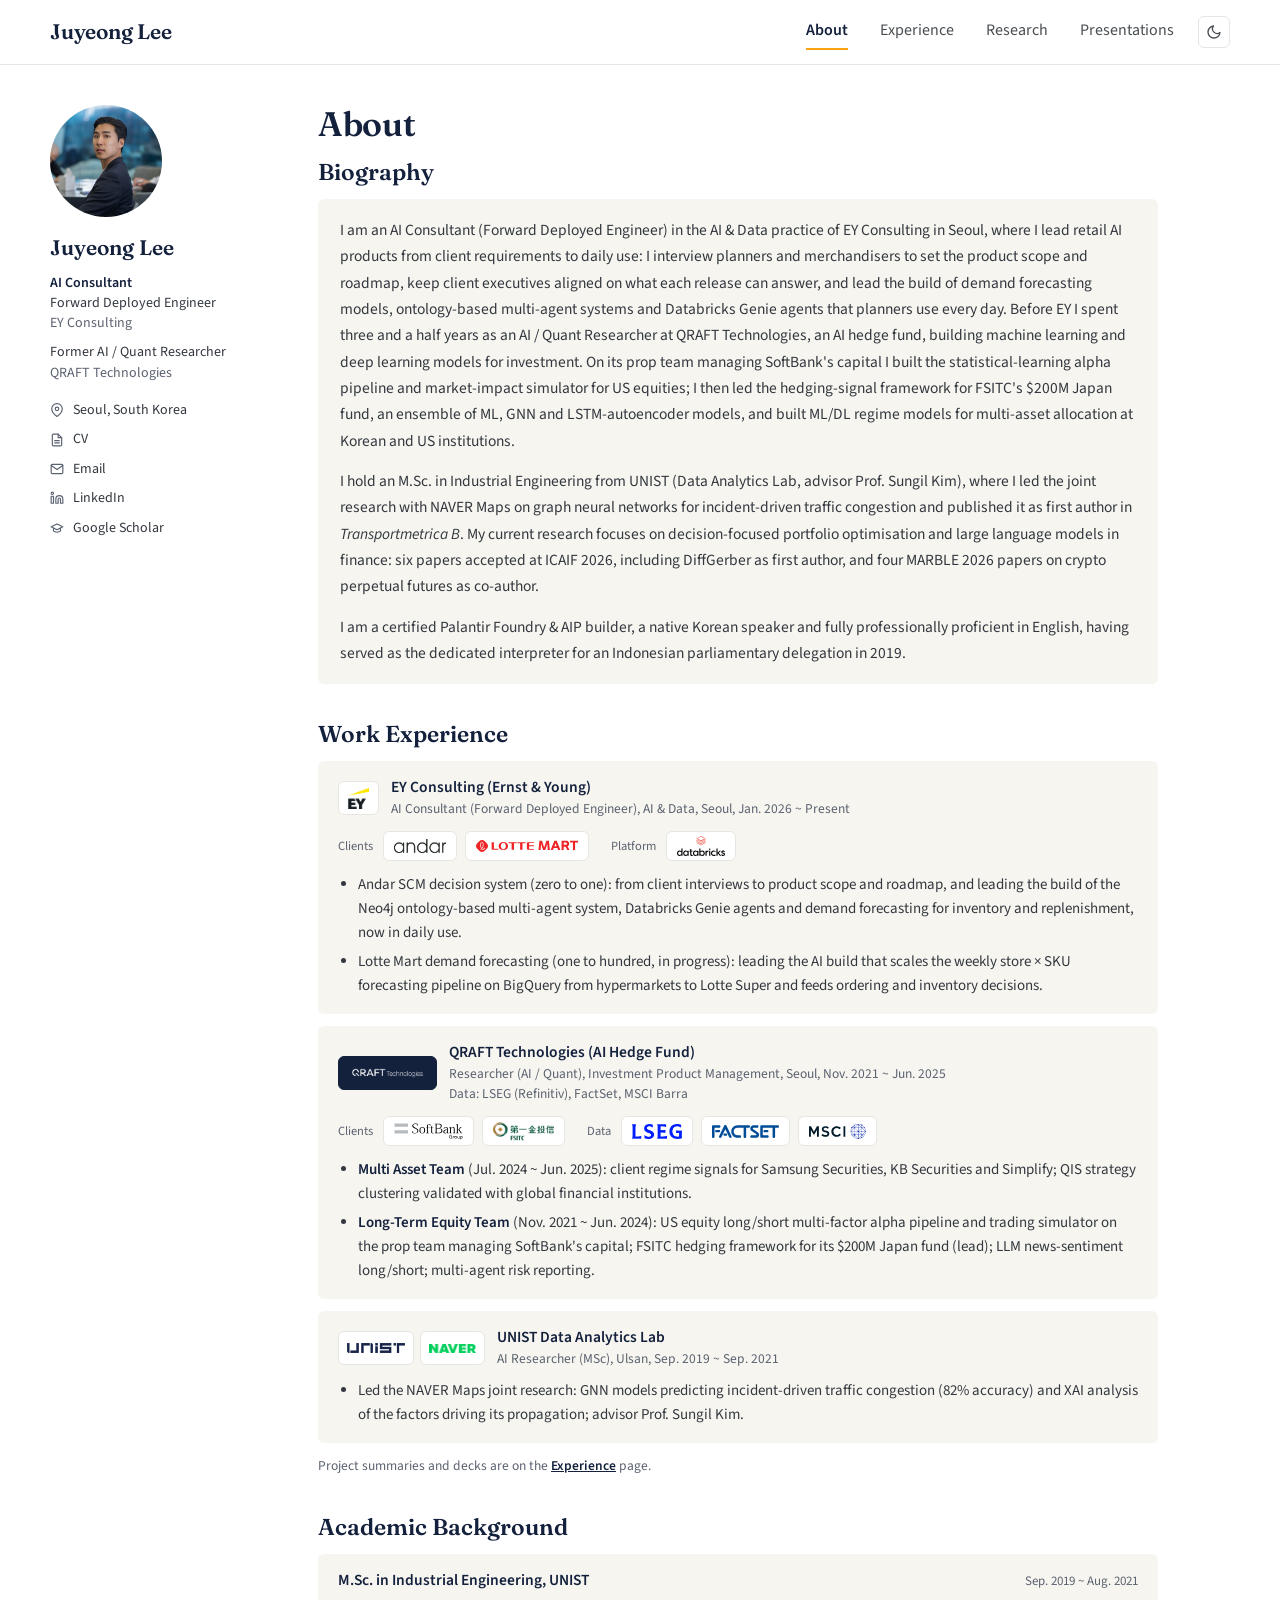
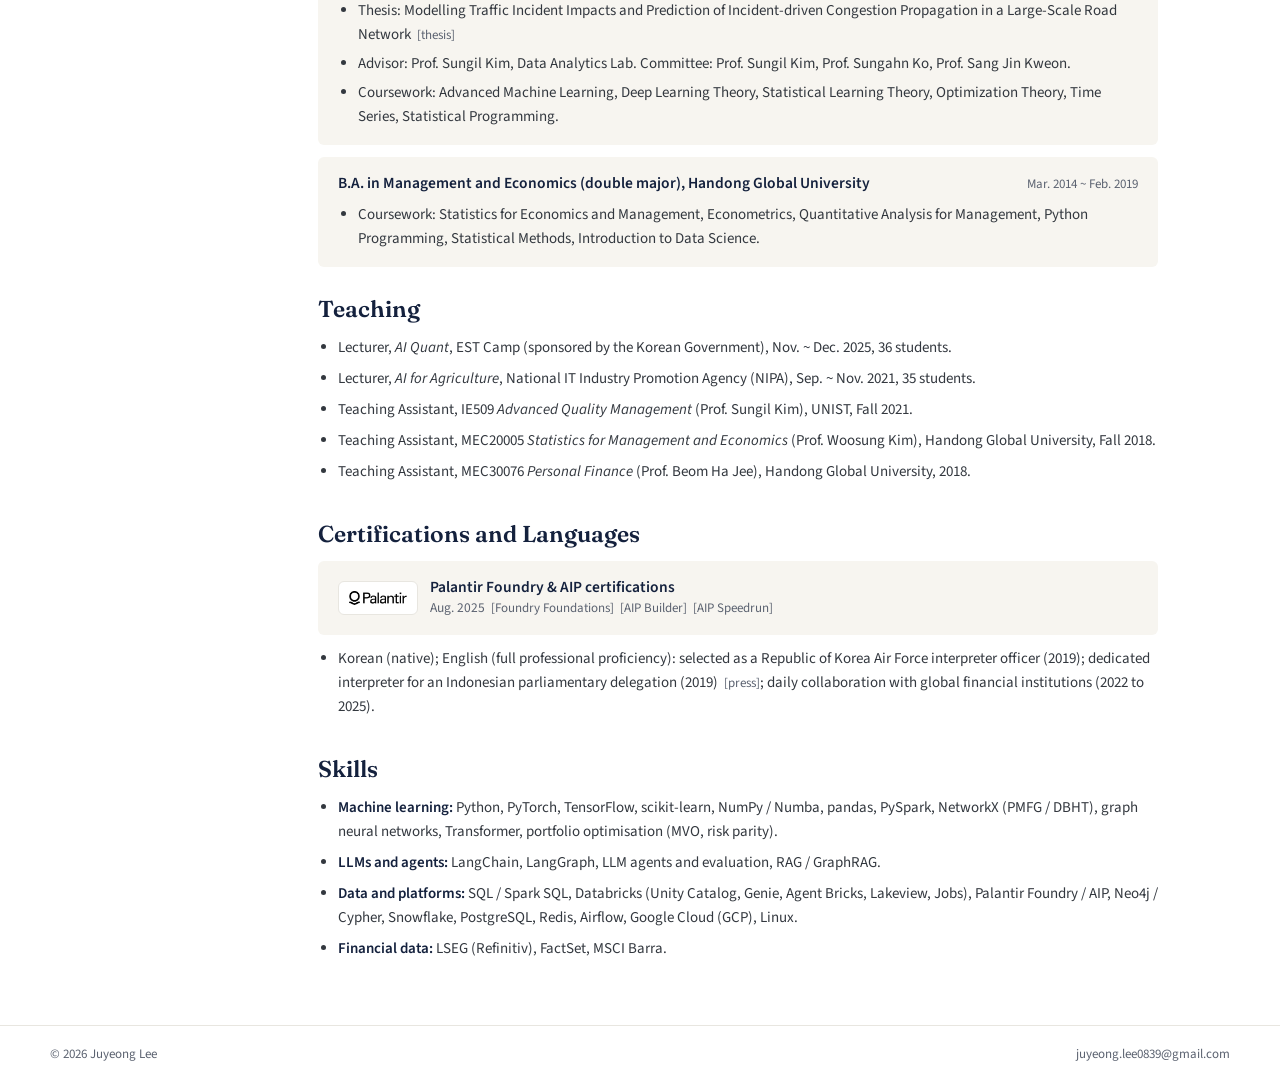
==== commit 1e9c7c24: "Experience and About: client, platform and data-vendor logo rows under the EY and QRAFT headers Co-A" ====
--- a/index.html
+++ b/index.html
@@ -37,7 +37,7 @@
 <h2 style="margin-top: 14px">Biography</h2>
 <div style="background: var(--box); border-radius: 6px; padding: 18px 22px"><p style="margin: 0 0 14px; font-size: 15.5px; line-height: 1.7; color: var(--text)">I am an AI Consultant (Forward Deployed Engineer) in the AI &amp; Data practice of EY Consulting in Seoul, where I lead retail AI products from client requirements to daily use: I interview planners and merchandisers to set the product scope and roadmap, keep client executives aligned on what each release can answer, and lead the build of demand forecasting models, ontology-based multi-agent systems and Databricks Genie agents that planners use every day. Before EY I spent three and a half years as an AI / Quant Researcher at QRAFT Technologies, an AI hedge fund, building machine learning and deep learning models for investment. On its prop team managing SoftBank's capital I built the statistical-learning alpha pipeline and market-impact simulator for US equities; I then led the hedging-signal framework for FSITC's $200M Japan fund, an ensemble of ML, GNN and LSTM-autoencoder models, and built ML/DL regime models for multi-asset allocation at Korean and US institutions.</p><p style="margin: 0 0 14px; font-size: 15.5px; line-height: 1.7; color: var(--text)">I hold an M.Sc. in Industrial Engineering from UNIST (Data Analytics Lab, advisor Prof. Sungil Kim), where I led the joint research with NAVER Maps on graph neural networks for incident-driven traffic congestion and published it as first author in <em>Transportmetrica B</em>. My current research focuses on decision-focused portfolio optimisation and large language models in finance: six papers accepted at ICAIF 2026, including DiffGerber as first author, and four MARBLE 2026 papers on crypto perpetual futures as co-author.</p><p style="margin: 0 0 0px; font-size: 15.5px; line-height: 1.7; color: var(--text)">I am a certified Palantir Foundry &amp; AIP builder, a native Korean speaker and fully professionally proficient in English, having served as the dedicated interpreter for an Indonesian parliamentary delegation in 2019.</p></div>
 <h2>Work Experience</h2>
-<div class="box"><div class="work-head"><div class="tiles"><div class="tile" style="height: 34px; padding: 0 9px"><img src="assets/logos/ey.png" alt="EY" style="height: 21px"></div></div><div class="who"><div class="box-title">EY Consulting (Ernst &amp; Young)</div><div class="role">AI Consultant (Forward Deployed Engineer), AI &amp; Data, Seoul, Jan. 2026 ~ Present</div></div></div><ul class="list"><li>Andar SCM decision system (zero to one): from client interviews to product scope and roadmap, and leading the build of the Neo4j ontology-based multi-agent system, Databricks Genie agents and demand forecasting for inventory and replenishment, now in daily use.</li><li>Lotte Mart demand forecasting (one to hundred, in progress): leading the AI build that scales the weekly store &times; SKU forecasting pipeline on BigQuery from hypermarkets to Lotte Super and feeds ordering and inventory decisions.</li></ul></div><div class="box"><div class="work-head"><div class="tiles"><div class="tile dark" style="height: 34px; padding: 0 12px"><img src="assets/logos/qraft-white.png" alt="QRAFT Technologies" style="height: 10px"></div></div><div class="who"><div class="box-title">QRAFT Technologies (AI Hedge Fund)</div><div class="role">Researcher (AI / Quant), Investment Product Management, Seoul, Nov. 2021 ~ Jun. 2025<br>Data: LSEG (Refinitiv), FactSet, MSCI Barra</div></div></div><ul class="list"><li><span class="k">Multi Asset Team</span> (Jul. 2024 ~ Jun. 2025): client regime signals for Samsung Securities, KB Securities and Simplify; QIS strategy clustering validated with global financial institutions.</li><li><span class="k">Long-Term Equity Team</span> (Nov. 2021 ~ Jun. 2024): US equity long/short multi-factor alpha pipeline and trading simulator on the prop team managing SoftBank's capital; FSITC hedging framework for its $200M Japan fund (lead); LLM news-sentiment long/short; multi-agent risk reporting.</li></ul></div><div class="box"><div class="work-head"><div class="tiles"><div class="tile" style="height: 34px; padding: 0 8px"><img src="assets/logos/unist.png" alt="UNIST" style="height: 10px"></div><div class="tile" style="height: 34px; padding: 0 8px"><img src="assets/logos/naver.png" alt="NAVER" style="height: 9px"></div></div><div class="who"><div class="box-title">UNIST Data Analytics Lab</div><div class="role">AI Researcher (MSc), Ulsan, Sep. 2019 ~ Sep. 2021</div></div></div><ul class="list"><li>Led the NAVER Maps joint research: GNN models predicting incident-driven traffic congestion (82% accuracy) and XAI analysis of the factors driving its propagation; advisor Prof. Sungil Kim.</li></ul></div>
+<div class="box"><div class="work-head"><div class="tiles"><div class="tile" style="height: 34px; padding: 0 9px"><img src="assets/logos/ey.png" alt="EY" style="height: 21px"></div></div><div class="who"><div class="box-title">EY Consulting (Ernst &amp; Young)</div><div class="role">AI Consultant (Forward Deployed Engineer), AI &amp; Data, Seoul, Jan. 2026 ~ Present</div></div></div><div class="logos"><span class="logo-group"><span class="logos-label">Clients</span><span class="chip" title="Andar"><img src="assets/logos/clients/andar.png" alt="Andar" style="height: 14px" loading="lazy"></span><span class="chip" title="Lotte Mart"><img src="assets/logos/clients/lotte-mart.svg" alt="Lotte Mart" style="height: 12px" loading="lazy"></span></span><span class="logo-group"><span class="logos-label">Platform</span><span class="chip" title="Databricks"><img src="assets/logos/clients/databricks.svg" alt="Databricks" style="height: 20px" loading="lazy"></span></span></div><ul class="list"><li>Andar SCM decision system (zero to one): from client interviews to product scope and roadmap, and leading the build of the Neo4j ontology-based multi-agent system, Databricks Genie agents and demand forecasting for inventory and replenishment, now in daily use.</li><li>Lotte Mart demand forecasting (one to hundred, in progress): leading the AI build that scales the weekly store &times; SKU forecasting pipeline on BigQuery from hypermarkets to Lotte Super and feeds ordering and inventory decisions.</li></ul></div><div class="box"><div class="work-head"><div class="tiles"><div class="tile dark" style="height: 34px; padding: 0 12px"><img src="assets/logos/qraft-white.png" alt="QRAFT Technologies" style="height: 10px"></div></div><div class="who"><div class="box-title">QRAFT Technologies (AI Hedge Fund)</div><div class="role">Researcher (AI / Quant), Investment Product Management, Seoul, Nov. 2021 ~ Jun. 2025<br>Data: LSEG (Refinitiv), FactSet, MSCI Barra</div></div></div><div class="logos"><span class="logo-group"><span class="logos-label">Clients</span><span class="chip" title="SoftBank Group"><img src="assets/logos/clients/softbank-group.svg" alt="SoftBank Group" style="height: 17px" loading="lazy"></span><span class="chip" title="FSITC (First Securities Investment Trust, Taiwan)"><img src="assets/logos/clients/fsitc.png" alt="FSITC (First Securities Investment Trust, Taiwan)" style="height: 19px" loading="lazy"></span></span><span class="logo-group"><span class="logos-label">Data</span><span class="chip" title="LSEG (Refinitiv)"><img src="assets/logos/clients/lseg.png" alt="LSEG (Refinitiv)" style="height: 15px" loading="lazy"></span><span class="chip" title="FactSet"><img src="assets/logos/clients/factset.svg" alt="FactSet" style="height: 13px" loading="lazy"></span><span class="chip" title="MSCI (Barra)"><img src="assets/logos/clients/msci.svg" alt="MSCI (Barra)" style="height: 15px" loading="lazy"></span></span></div><ul class="list"><li><span class="k">Multi Asset Team</span> (Jul. 2024 ~ Jun. 2025): client regime signals for Samsung Securities, KB Securities and Simplify; QIS strategy clustering validated with global financial institutions.</li><li><span class="k">Long-Term Equity Team</span> (Nov. 2021 ~ Jun. 2024): US equity long/short multi-factor alpha pipeline and trading simulator on the prop team managing SoftBank's capital; FSITC hedging framework for its $200M Japan fund (lead); LLM news-sentiment long/short; multi-agent risk reporting.</li></ul></div><div class="box"><div class="work-head"><div class="tiles"><div class="tile" style="height: 34px; padding: 0 8px"><img src="assets/logos/unist.png" alt="UNIST" style="height: 10px"></div><div class="tile" style="height: 34px; padding: 0 8px"><img src="assets/logos/naver.png" alt="NAVER" style="height: 9px"></div></div><div class="who"><div class="box-title">UNIST Data Analytics Lab</div><div class="role">AI Researcher (MSc), Ulsan, Sep. 2019 ~ Sep. 2021</div></div></div><ul class="list"><li>Led the NAVER Maps joint research: GNN models predicting incident-driven traffic congestion (82% accuracy) and XAI analysis of the factors driving its propagation; advisor Prof. Sungil Kim.</li></ul></div>
 <div style="font-size: 13.5px; color: var(--muted); margin: 2px 0 0">Project summaries and decks are on the <a href="experience.html" class="inline">Experience</a> page.</div>
 <h2>Academic Background</h2>
 <div class="box"><div class="box-head"><div class="box-title">M.Sc. in Industrial Engineering, UNIST</div><div class="box-when">Sep. 2019 ~ Aug. 2021</div></div><ul class="list"><li>Thesis: Modelling Traffic Incident Impacts and Prediction of Incident-driven Congestion Propagation in a Large-Scale Road Network<a class="ref" href="docs/ms-thesis.pdf" target="_blank" rel="noopener">[thesis]</a></li><li>Advisor: Prof. Sungil Kim, Data Analytics Lab. Committee: Prof. Sungil Kim, Prof. Sungahn Ko, Prof. Sang Jin Kweon.</li><li>Coursework: Advanced Machine Learning, Deep Learning Theory, Statistical Learning Theory, Optimization Theory, Time Series, Statistical Programming.</li></ul></div><div class="box"><div class="box-head"><div class="box-title">B.A. in Management and Economics (double major), Handong Global University</div><div class="box-when">Mar. 2014 ~ Feb. 2019</div></div><ul class="list"><li>Coursework: Statistics for Economics and Management, Econometrics, Quantitative Analysis for Management, Python Programming, Statistical Methods, Introduction to Data Science.</li></ul></div>
--- a/styles.css
+++ b/styles.css
@@ -108,6 +108,15 @@
 .work-head .who { min-width: 0; }
 .work-head .role { font-size: 13.5px; line-height: 1.5; color: var(--muted); }
 
+/* client, platform and data-vendor logo rows */
+.logos { display: flex; flex-wrap: wrap; align-items: center; gap: 8px 22px; margin: -2px 0 18px; }
+.box .logos { margin: 12px 0 0; }
+.box .logos + .list { margin-top: 12px; }
+.logo-group { display: inline-flex; flex-wrap: wrap; align-items: center; gap: 8px; }
+.logos-label { font-size: 12.5px; color: var(--muted); margin-right: 2px; }
+.chip { display: inline-flex; align-items: center; height: 30px; padding: 0 10px; border-radius: 6px; background: var(--tile); border: 1px solid var(--line); }
+.chip img { display: block; width: auto; }
+
 /* publications and decks */
 .pub { font-size: 15px; line-height: 1.6; margin-bottom: 16px; }
 .pub .id { color: var(--light); margin-right: 4px; }
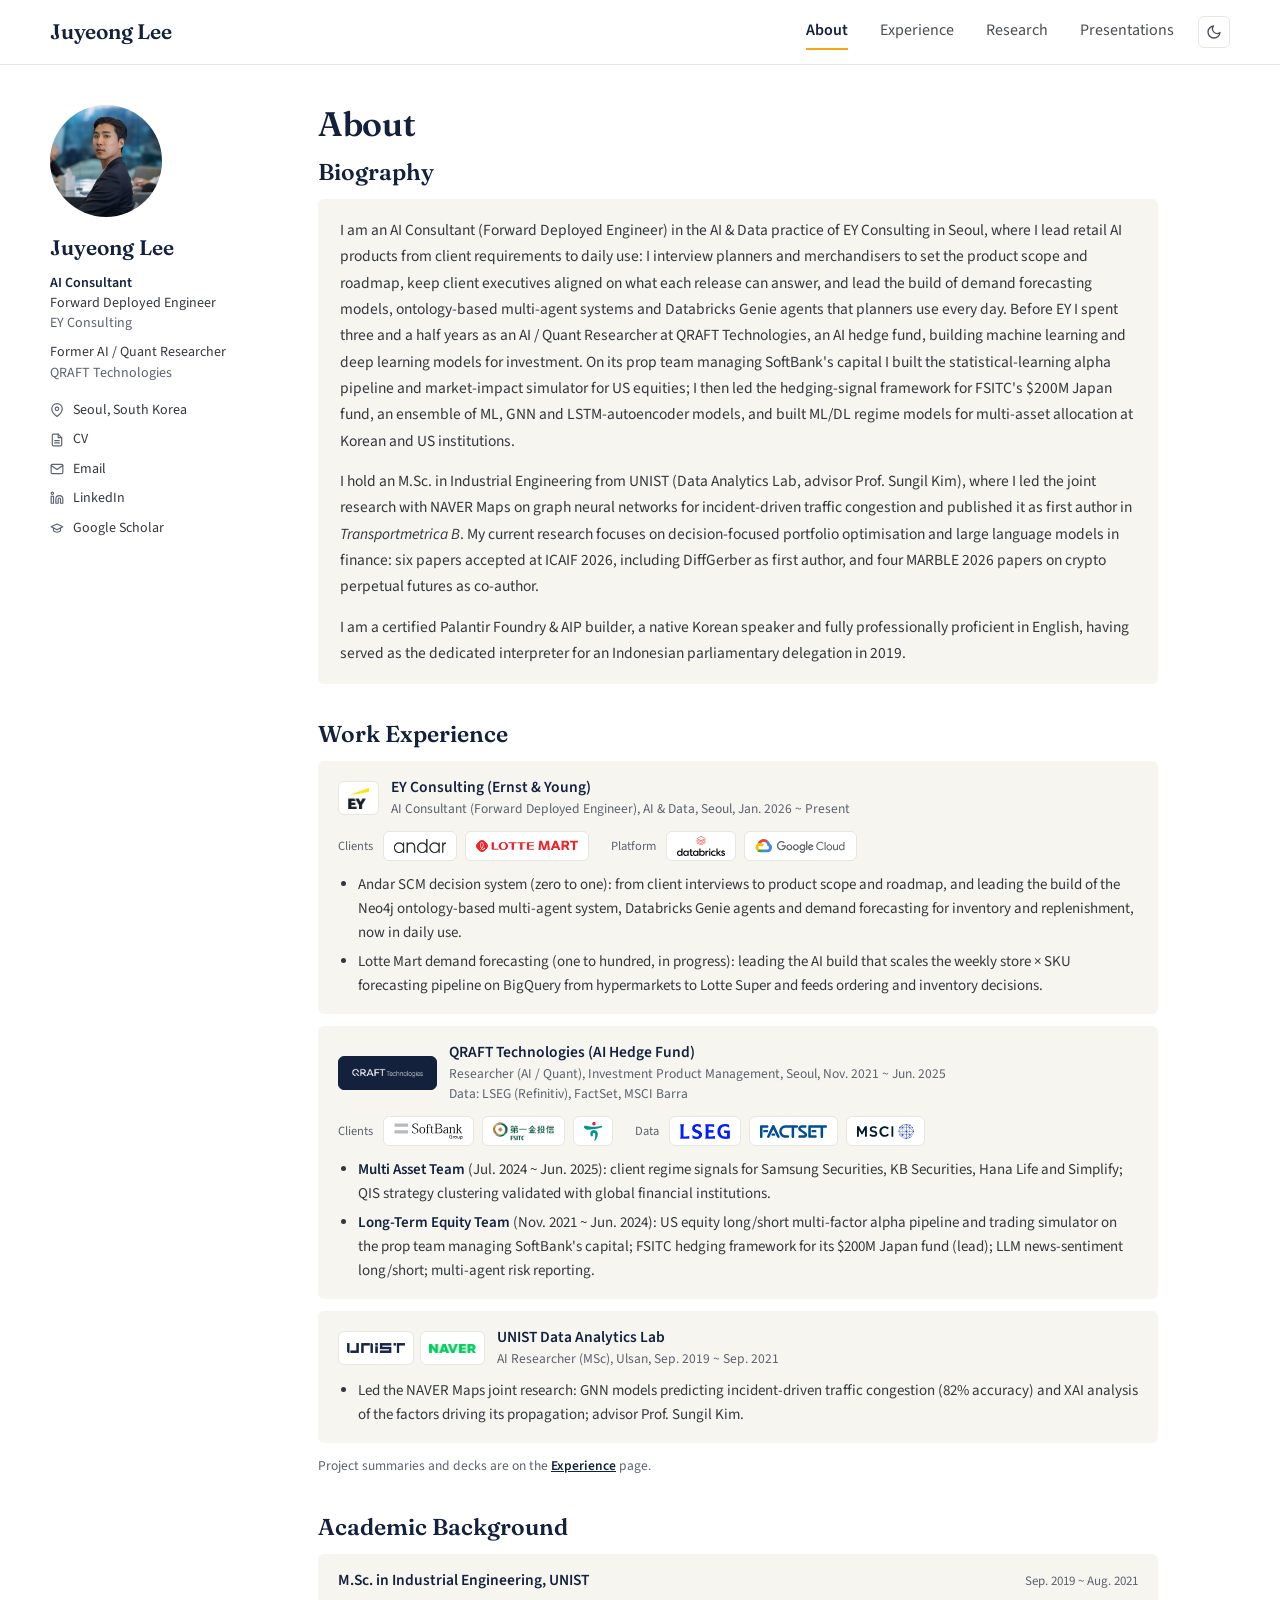
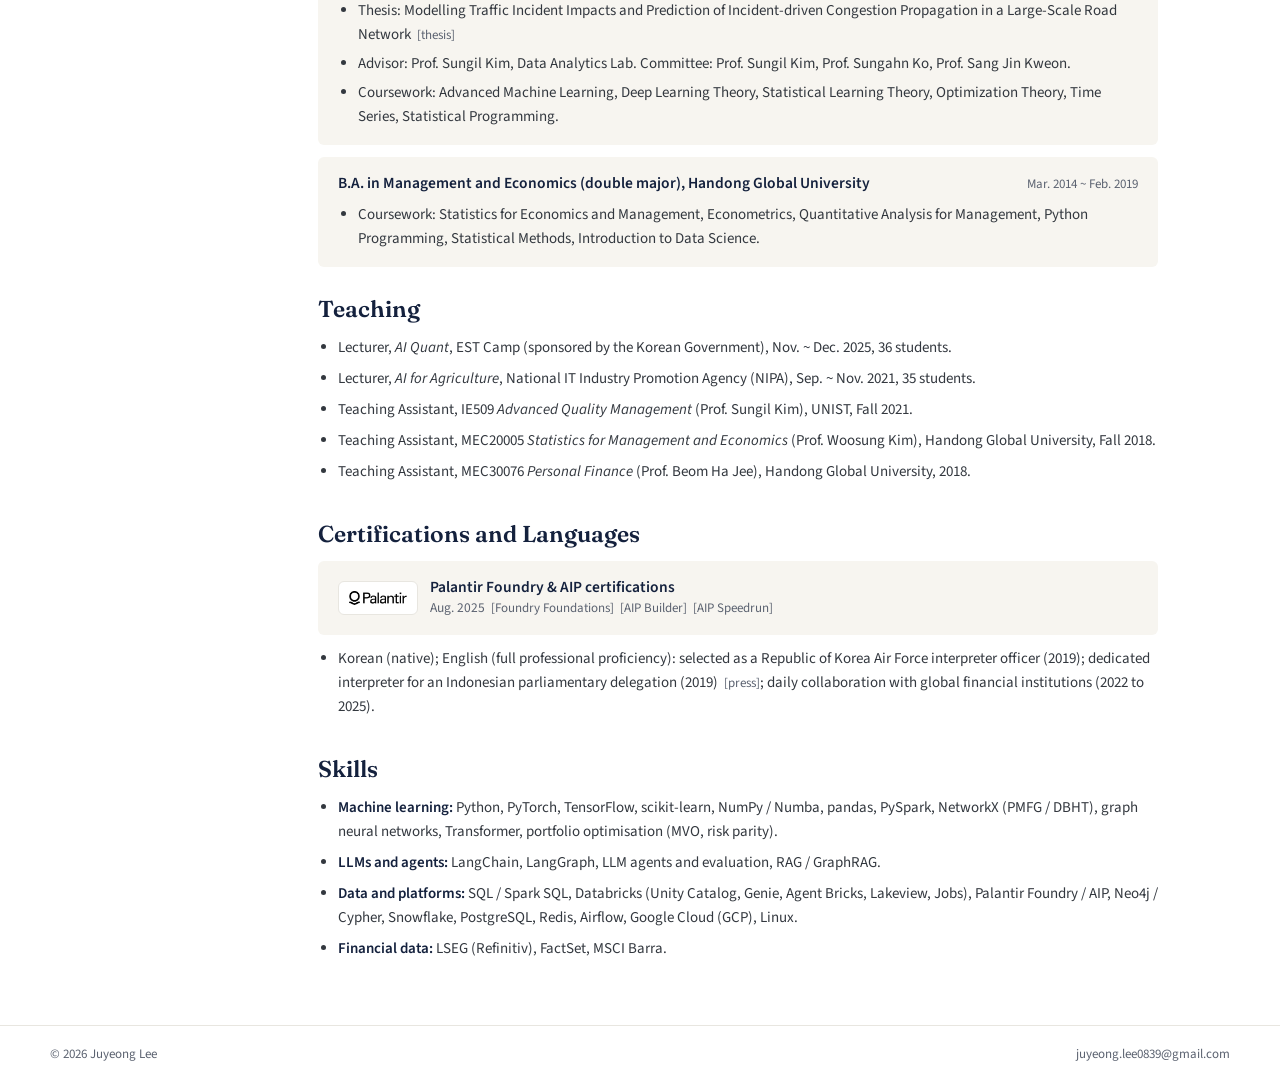
==== commit d7daa061: "Logo rows: Google Cloud under the EY platform, Hana Life among the QRAFT clients; Hana Life named wi" ====
--- a/index.html
+++ b/index.html
@@ -15,7 +15,7 @@
   <link rel="preconnect" href="https://fonts.googleapis.com">
   <link rel="preconnect" href="https://fonts.gstatic.com" crossorigin>
   <link href="https://fonts.googleapis.com/css2?family=Fraunces:opsz,wght@9..144,400;9..144,600&amp;family=Source+Sans+3:ital,wght@0,400;0,600;1,400&amp;display=swap" rel="stylesheet">
-  <link rel="stylesheet" href="styles.css">
+  <link rel="stylesheet" href="styles.css?v=837b334f">
 </head>
 <body>
   <header class="masthead"><div class="masthead-inner">
@@ -37,7 +37,7 @@
 <h2 style="margin-top: 14px">Biography</h2>
 <div style="background: var(--box); border-radius: 6px; padding: 18px 22px"><p style="margin: 0 0 14px; font-size: 15.5px; line-height: 1.7; color: var(--text)">I am an AI Consultant (Forward Deployed Engineer) in the AI &amp; Data practice of EY Consulting in Seoul, where I lead retail AI products from client requirements to daily use: I interview planners and merchandisers to set the product scope and roadmap, keep client executives aligned on what each release can answer, and lead the build of demand forecasting models, ontology-based multi-agent systems and Databricks Genie agents that planners use every day. Before EY I spent three and a half years as an AI / Quant Researcher at QRAFT Technologies, an AI hedge fund, building machine learning and deep learning models for investment. On its prop team managing SoftBank's capital I built the statistical-learning alpha pipeline and market-impact simulator for US equities; I then led the hedging-signal framework for FSITC's $200M Japan fund, an ensemble of ML, GNN and LSTM-autoencoder models, and built ML/DL regime models for multi-asset allocation at Korean and US institutions.</p><p style="margin: 0 0 14px; font-size: 15.5px; line-height: 1.7; color: var(--text)">I hold an M.Sc. in Industrial Engineering from UNIST (Data Analytics Lab, advisor Prof. Sungil Kim), where I led the joint research with NAVER Maps on graph neural networks for incident-driven traffic congestion and published it as first author in <em>Transportmetrica B</em>. My current research focuses on decision-focused portfolio optimisation and large language models in finance: six papers accepted at ICAIF 2026, including DiffGerber as first author, and four MARBLE 2026 papers on crypto perpetual futures as co-author.</p><p style="margin: 0 0 0px; font-size: 15.5px; line-height: 1.7; color: var(--text)">I am a certified Palantir Foundry &amp; AIP builder, a native Korean speaker and fully professionally proficient in English, having served as the dedicated interpreter for an Indonesian parliamentary delegation in 2019.</p></div>
 <h2>Work Experience</h2>
-<div class="box"><div class="work-head"><div class="tiles"><div class="tile" style="height: 34px; padding: 0 9px"><img src="assets/logos/ey.png" alt="EY" style="height: 21px"></div></div><div class="who"><div class="box-title">EY Consulting (Ernst &amp; Young)</div><div class="role">AI Consultant (Forward Deployed Engineer), AI &amp; Data, Seoul, Jan. 2026 ~ Present</div></div></div><div class="logos"><span class="logo-group"><span class="logos-label">Clients</span><span class="chip" title="Andar"><img src="assets/logos/clients/andar.png" alt="Andar" style="height: 14px" loading="lazy"></span><span class="chip" title="Lotte Mart"><img src="assets/logos/clients/lotte-mart.svg" alt="Lotte Mart" style="height: 12px" loading="lazy"></span></span><span class="logo-group"><span class="logos-label">Platform</span><span class="chip" title="Databricks"><img src="assets/logos/clients/databricks.svg" alt="Databricks" style="height: 20px" loading="lazy"></span></span></div><ul class="list"><li>Andar SCM decision system (zero to one): from client interviews to product scope and roadmap, and leading the build of the Neo4j ontology-based multi-agent system, Databricks Genie agents and demand forecasting for inventory and replenishment, now in daily use.</li><li>Lotte Mart demand forecasting (one to hundred, in progress): leading the AI build that scales the weekly store &times; SKU forecasting pipeline on BigQuery from hypermarkets to Lotte Super and feeds ordering and inventory decisions.</li></ul></div><div class="box"><div class="work-head"><div class="tiles"><div class="tile dark" style="height: 34px; padding: 0 12px"><img src="assets/logos/qraft-white.png" alt="QRAFT Technologies" style="height: 10px"></div></div><div class="who"><div class="box-title">QRAFT Technologies (AI Hedge Fund)</div><div class="role">Researcher (AI / Quant), Investment Product Management, Seoul, Nov. 2021 ~ Jun. 2025<br>Data: LSEG (Refinitiv), FactSet, MSCI Barra</div></div></div><div class="logos"><span class="logo-group"><span class="logos-label">Clients</span><span class="chip" title="SoftBank Group"><img src="assets/logos/clients/softbank-group.svg" alt="SoftBank Group" style="height: 17px" loading="lazy"></span><span class="chip" title="FSITC (First Securities Investment Trust, Taiwan)"><img src="assets/logos/clients/fsitc.png" alt="FSITC (First Securities Investment Trust, Taiwan)" style="height: 19px" loading="lazy"></span></span><span class="logo-group"><span class="logos-label">Data</span><span class="chip" title="LSEG (Refinitiv)"><img src="assets/logos/clients/lseg.png" alt="LSEG (Refinitiv)" style="height: 15px" loading="lazy"></span><span class="chip" title="FactSet"><img src="assets/logos/clients/factset.svg" alt="FactSet" style="height: 13px" loading="lazy"></span><span class="chip" title="MSCI (Barra)"><img src="assets/logos/clients/msci.svg" alt="MSCI (Barra)" style="height: 15px" loading="lazy"></span></span></div><ul class="list"><li><span class="k">Multi Asset Team</span> (Jul. 2024 ~ Jun. 2025): client regime signals for Samsung Securities, KB Securities and Simplify; QIS strategy clustering validated with global financial institutions.</li><li><span class="k">Long-Term Equity Team</span> (Nov. 2021 ~ Jun. 2024): US equity long/short multi-factor alpha pipeline and trading simulator on the prop team managing SoftBank's capital; FSITC hedging framework for its $200M Japan fund (lead); LLM news-sentiment long/short; multi-agent risk reporting.</li></ul></div><div class="box"><div class="work-head"><div class="tiles"><div class="tile" style="height: 34px; padding: 0 8px"><img src="assets/logos/unist.png" alt="UNIST" style="height: 10px"></div><div class="tile" style="height: 34px; padding: 0 8px"><img src="assets/logos/naver.png" alt="NAVER" style="height: 9px"></div></div><div class="who"><div class="box-title">UNIST Data Analytics Lab</div><div class="role">AI Researcher (MSc), Ulsan, Sep. 2019 ~ Sep. 2021</div></div></div><ul class="list"><li>Led the NAVER Maps joint research: GNN models predicting incident-driven traffic congestion (82% accuracy) and XAI analysis of the factors driving its propagation; advisor Prof. Sungil Kim.</li></ul></div>
+<div class="box"><div class="work-head"><div class="tiles"><div class="tile" style="height: 34px; padding: 0 9px"><img src="assets/logos/ey.png" alt="EY" style="height: 21px"></div></div><div class="who"><div class="box-title">EY Consulting (Ernst &amp; Young)</div><div class="role">AI Consultant (Forward Deployed Engineer), AI &amp; Data, Seoul, Jan. 2026 ~ Present</div></div></div><div class="logos"><span class="logo-group"><span class="logos-label">Clients</span><span class="chip" title="Andar"><img src="assets/logos/clients/andar.png" alt="Andar" style="height: 14px" loading="lazy"></span><span class="chip" title="Lotte Mart"><img src="assets/logos/clients/lotte-mart.svg" alt="Lotte Mart" style="height: 12px" loading="lazy"></span></span><span class="logo-group"><span class="logos-label">Platform</span><span class="chip" title="Databricks"><img src="assets/logos/clients/databricks.svg" alt="Databricks" style="height: 20px" loading="lazy"></span><span class="chip" title="Google Cloud"><img src="assets/logos/clients/google-cloud.svg" alt="Google Cloud" style="height: 14px" loading="lazy"></span></span></div><ul class="list"><li>Andar SCM decision system (zero to one): from client interviews to product scope and roadmap, and leading the build of the Neo4j ontology-based multi-agent system, Databricks Genie agents and demand forecasting for inventory and replenishment, now in daily use.</li><li>Lotte Mart demand forecasting (one to hundred, in progress): leading the AI build that scales the weekly store &times; SKU forecasting pipeline on BigQuery from hypermarkets to Lotte Super and feeds ordering and inventory decisions.</li></ul></div><div class="box"><div class="work-head"><div class="tiles"><div class="tile dark" style="height: 34px; padding: 0 12px"><img src="assets/logos/qraft-white.png" alt="QRAFT Technologies" style="height: 10px"></div></div><div class="who"><div class="box-title">QRAFT Technologies (AI Hedge Fund)</div><div class="role">Researcher (AI / Quant), Investment Product Management, Seoul, Nov. 2021 ~ Jun. 2025<br>Data: LSEG (Refinitiv), FactSet, MSCI Barra</div></div></div><div class="logos"><span class="logo-group"><span class="logos-label">Clients</span><span class="chip" title="SoftBank Group"><img src="assets/logos/clients/softbank-group.svg" alt="SoftBank Group" style="height: 17px" loading="lazy"></span><span class="chip" title="FSITC (First Securities Investment Trust, Taiwan)"><img src="assets/logos/clients/fsitc.png" alt="FSITC (First Securities Investment Trust, Taiwan)" style="height: 19px" loading="lazy"></span><span class="chip" title="Hana Life (Hana Financial Group)"><img src="assets/logos/clients/hana.svg" alt="Hana Life (Hana Financial Group)" style="height: 19px" loading="lazy"></span></span><span class="logo-group"><span class="logos-label">Data</span><span class="chip" title="LSEG (Refinitiv)"><img src="assets/logos/clients/lseg.png" alt="LSEG (Refinitiv)" style="height: 15px" loading="lazy"></span><span class="chip" title="FactSet"><img src="assets/logos/clients/factset.svg" alt="FactSet" style="height: 13px" loading="lazy"></span><span class="chip" title="MSCI (Barra)"><img src="assets/logos/clients/msci.svg" alt="MSCI (Barra)" style="height: 15px" loading="lazy"></span></span></div><ul class="list"><li><span class="k">Multi Asset Team</span> (Jul. 2024 ~ Jun. 2025): client regime signals for Samsung Securities, KB Securities, Hana Life and Simplify; QIS strategy clustering validated with global financial institutions.</li><li><span class="k">Long-Term Equity Team</span> (Nov. 2021 ~ Jun. 2024): US equity long/short multi-factor alpha pipeline and trading simulator on the prop team managing SoftBank's capital; FSITC hedging framework for its $200M Japan fund (lead); LLM news-sentiment long/short; multi-agent risk reporting.</li></ul></div><div class="box"><div class="work-head"><div class="tiles"><div class="tile" style="height: 34px; padding: 0 8px"><img src="assets/logos/unist.png" alt="UNIST" style="height: 10px"></div><div class="tile" style="height: 34px; padding: 0 8px"><img src="assets/logos/naver.png" alt="NAVER" style="height: 9px"></div></div><div class="who"><div class="box-title">UNIST Data Analytics Lab</div><div class="role">AI Researcher (MSc), Ulsan, Sep. 2019 ~ Sep. 2021</div></div></div><ul class="list"><li>Led the NAVER Maps joint research: GNN models predicting incident-driven traffic congestion (82% accuracy) and XAI analysis of the factors driving its propagation; advisor Prof. Sungil Kim.</li></ul></div>
 <div style="font-size: 13.5px; color: var(--muted); margin: 2px 0 0">Project summaries and decks are on the <a href="experience.html" class="inline">Experience</a> page.</div>
 <h2>Academic Background</h2>
 <div class="box"><div class="box-head"><div class="box-title">M.Sc. in Industrial Engineering, UNIST</div><div class="box-when">Sep. 2019 ~ Aug. 2021</div></div><ul class="list"><li>Thesis: Modelling Traffic Incident Impacts and Prediction of Incident-driven Congestion Propagation in a Large-Scale Road Network<a class="ref" href="docs/ms-thesis.pdf" target="_blank" rel="noopener">[thesis]</a></li><li>Advisor: Prof. Sungil Kim, Data Analytics Lab. Committee: Prof. Sungil Kim, Prof. Sungahn Ko, Prof. Sang Jin Kweon.</li><li>Coursework: Advanced Machine Learning, Deep Learning Theory, Statistical Learning Theory, Optimization Theory, Time Series, Statistical Programming.</li></ul></div><div class="box"><div class="box-head"><div class="box-title">B.A. in Management and Economics (double major), Handong Global University</div><div class="box-when">Mar. 2014 ~ Feb. 2019</div></div><ul class="list"><li>Coursework: Statistics for Economics and Management, Econometrics, Quantitative Analysis for Management, Python Programming, Statistical Methods, Introduction to Data Science.</li></ul></div>
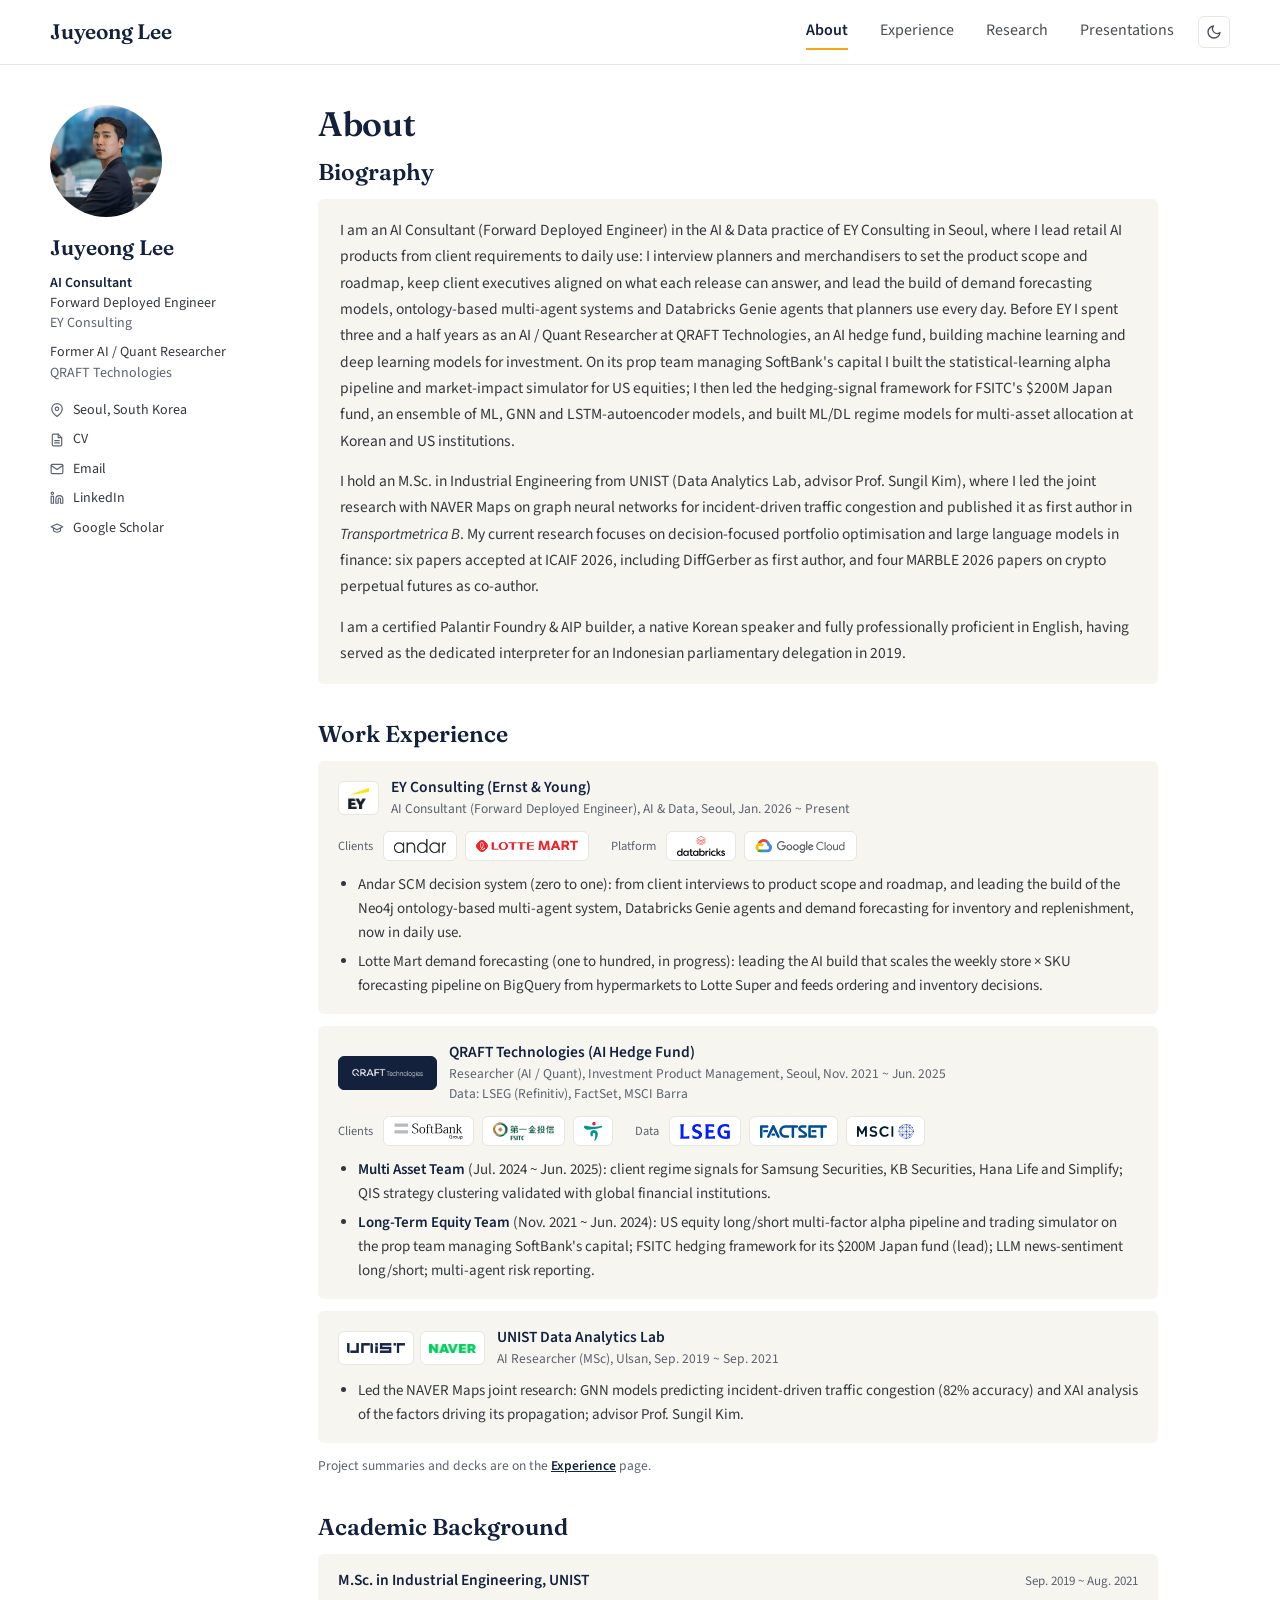
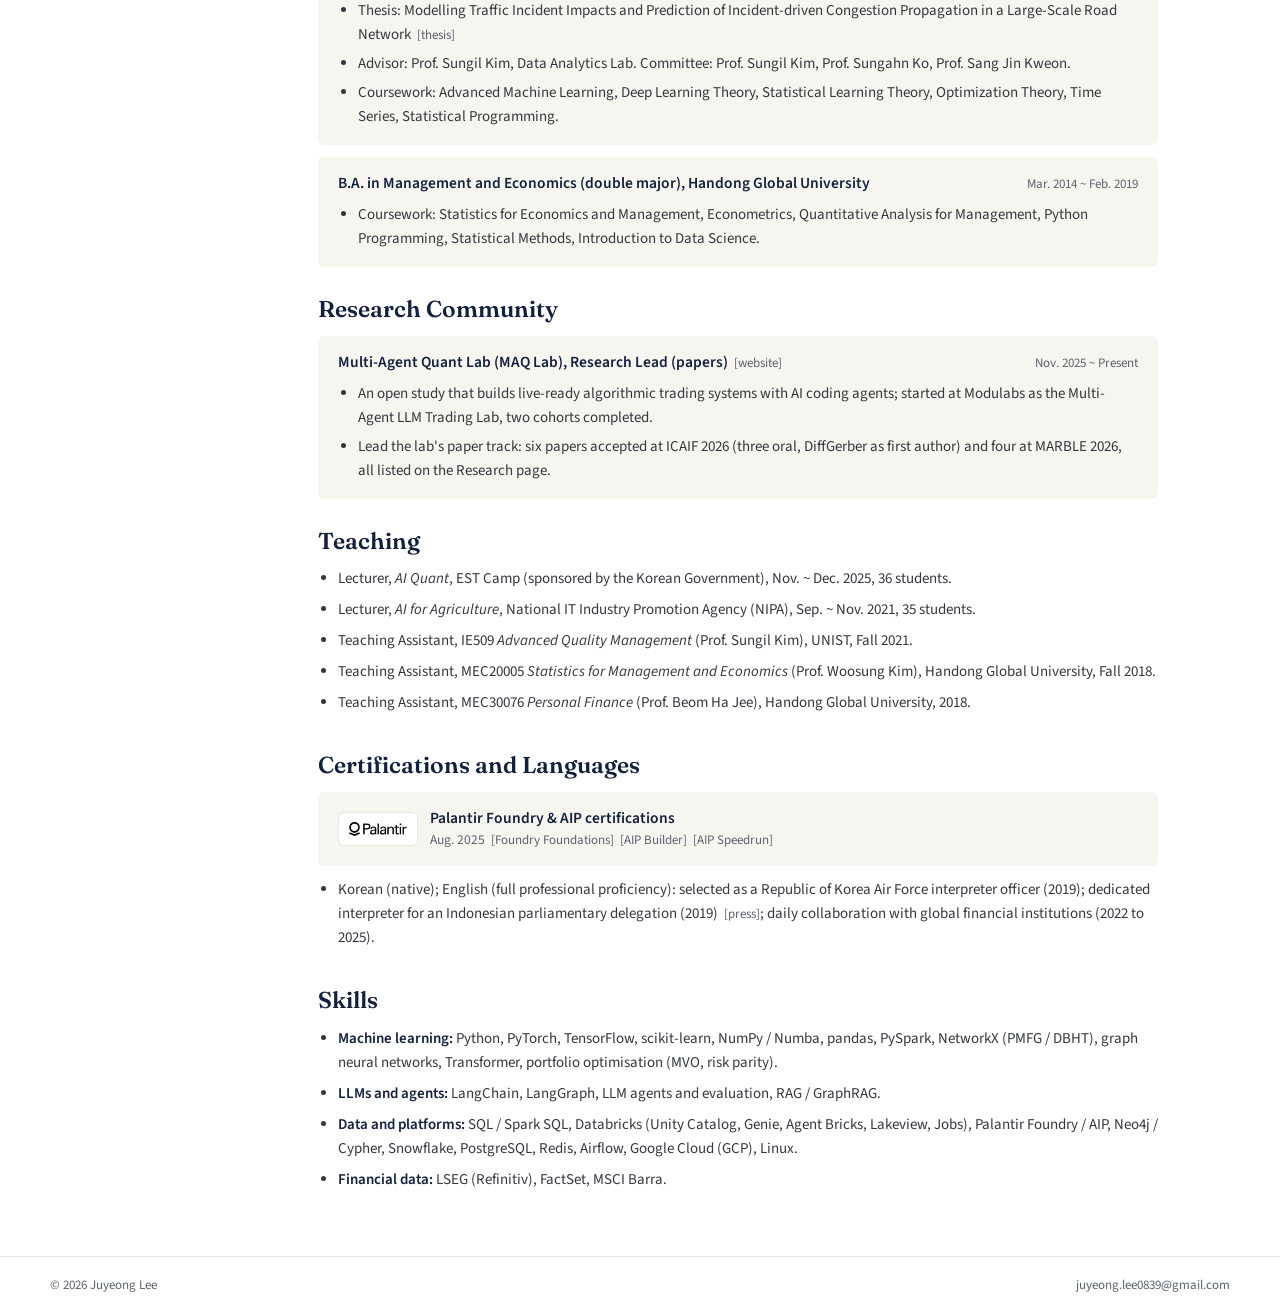
==== commit 5280169e: "Research: AI4F workshop paper (ICAIF 2026); About: MAQ Lab under Research Community; CV PDF updated " ====
--- a/index.html
+++ b/index.html
@@ -41,6 +41,8 @@
 <div style="font-size: 13.5px; color: var(--muted); margin: 2px 0 0">Project summaries and decks are on the <a href="experience.html" class="inline">Experience</a> page.</div>
 <h2>Academic Background</h2>
 <div class="box"><div class="box-head"><div class="box-title">M.Sc. in Industrial Engineering, UNIST</div><div class="box-when">Sep. 2019 ~ Aug. 2021</div></div><ul class="list"><li>Thesis: Modelling Traffic Incident Impacts and Prediction of Incident-driven Congestion Propagation in a Large-Scale Road Network<a class="ref" href="docs/ms-thesis.pdf" target="_blank" rel="noopener">[thesis]</a></li><li>Advisor: Prof. Sungil Kim, Data Analytics Lab. Committee: Prof. Sungil Kim, Prof. Sungahn Ko, Prof. Sang Jin Kweon.</li><li>Coursework: Advanced Machine Learning, Deep Learning Theory, Statistical Learning Theory, Optimization Theory, Time Series, Statistical Programming.</li></ul></div><div class="box"><div class="box-head"><div class="box-title">B.A. in Management and Economics (double major), Handong Global University</div><div class="box-when">Mar. 2014 ~ Feb. 2019</div></div><ul class="list"><li>Coursework: Statistics for Economics and Management, Econometrics, Quantitative Analysis for Management, Python Programming, Statistical Methods, Introduction to Data Science.</li></ul></div>
+<h2 style="margin-top: 28px">Research Community</h2>
+<div class="box"><div class="box-head"><div class="box-title">Multi-Agent Quant Lab (MAQ Lab), Research Lead (papers)<a class="ref" href="https://multi-agent-quant-lab.github.io/" target="_blank" rel="noopener">[website]</a></div><div class="box-when">Nov. 2025 ~ Present</div></div><ul class="list"><li>An open study that builds live-ready algorithmic trading systems with AI coding agents; started at Modulabs as the Multi-Agent LLM Trading Lab, two cohorts completed.</li><li>Lead the lab's paper track: six papers accepted at ICAIF 2026 (three oral, DiffGerber as first author) and four at MARBLE 2026, all listed on the Research page.</li></ul></div>
 <h2 style="margin-top: 28px">Teaching</h2>
 <ul class="list plain"><li>Lecturer, <em>AI Quant</em>, EST Camp (sponsored by the Korean Government), Nov. ~ Dec. 2025, 36 students.</li><li>Lecturer, <em>AI for Agriculture</em>, National IT Industry Promotion Agency (NIPA), Sep. ~ Nov. 2021, 35 students.</li><li>Teaching Assistant, IE509 <em>Advanced Quality Management</em> (Prof. Sungil Kim), UNIST, Fall 2021.</li><li>Teaching Assistant, MEC20005 <em>Statistics for Management and Economics</em> (Prof. Woosung Kim), Handong Global University, Fall 2018.</li><li>Teaching Assistant, MEC30076 <em>Personal Finance</em> (Prof. Beom Ha Jee), Handong Global University, 2018.</li></ul>
 <h2>Certifications and Languages</h2>
